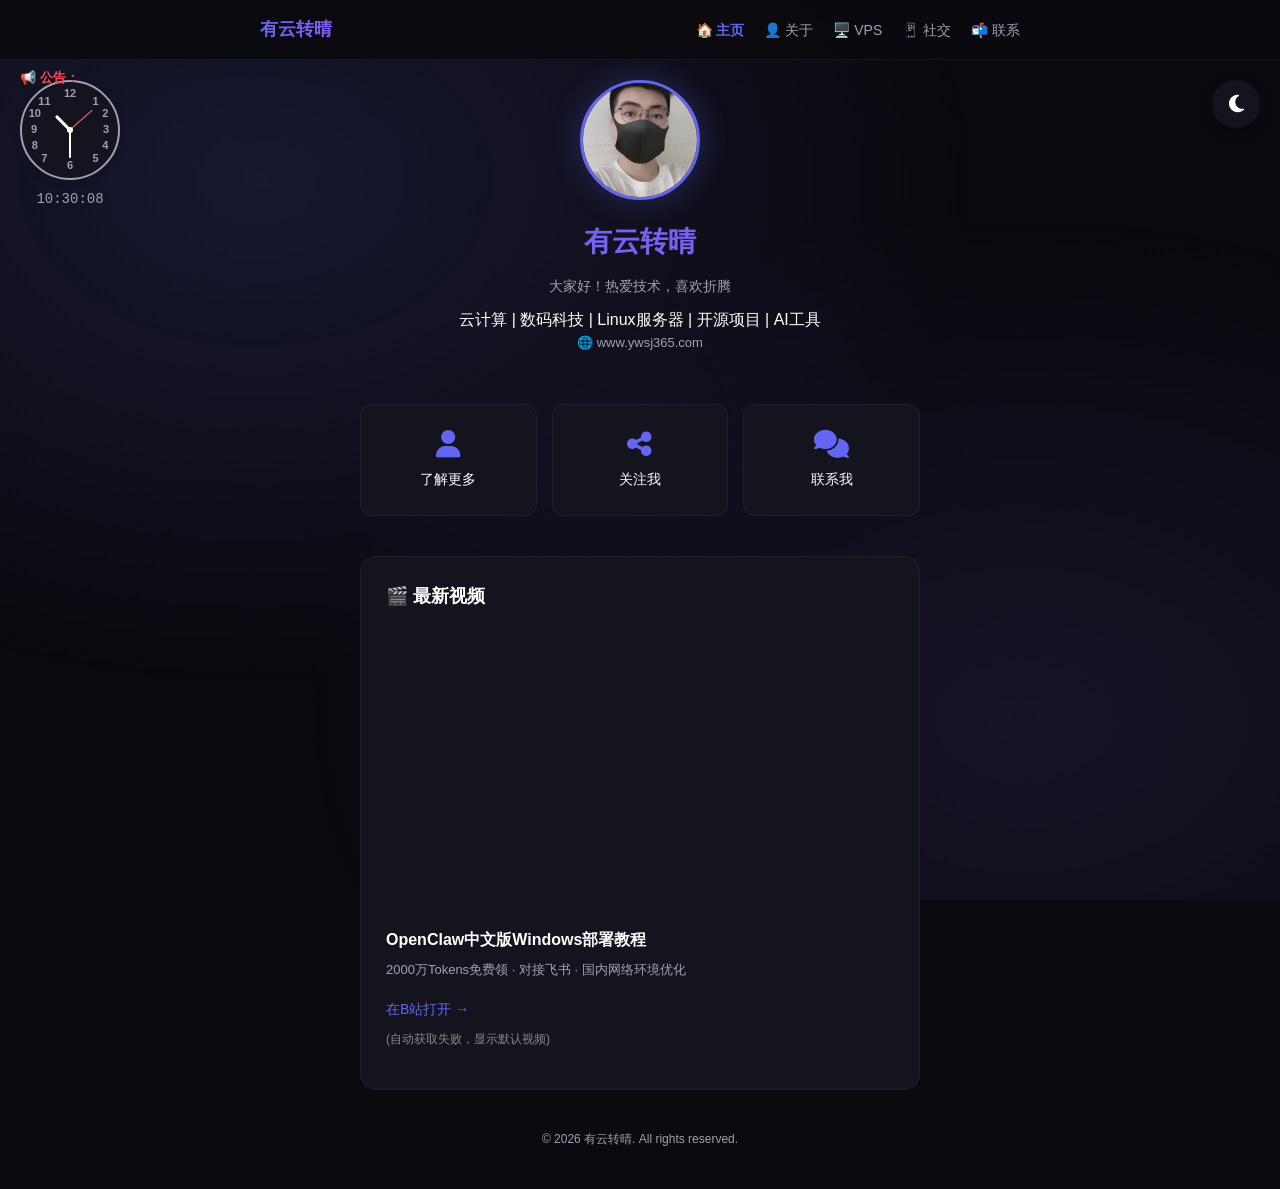
==== index.html @ 87120af6 "时钟添加1-12所有数字" ====
<!DOCTYPE html>
<html lang="zh-CN">
<head>
    <meta charset="UTF-8">
    <meta name="viewport" content="width=device-width, initial-scale=1.0">
    <title>有云转晴 - 个人主页</title>
    <link rel="stylesheet" href="css/style.css">
    <style>
        /* 亮色主题 */
        body.light-mode {
            --bg-color: #f5f5f7;
            --card-bg: #ffffff;
            --text-primary: #1d1d1f;
            --text-secondary: #6e6e73;
        }
        
        .light-mode .name {
            background: linear-gradient(135deg, #007aff, #5856d6);
            -webkit-background-clip: text;
            -webkit-text-fill-color: transparent;
            background-clip: text;
        }
        
        .light-mode body::before {
            background: 
                radial-gradient(ellipse at 20% 20%, rgba(0, 122, 255, 0.1) 0%, transparent 50%),
                radial-gradient(ellipse at 80% 80%, rgba(88, 86, 214, 0.08) 0%, transparent 50%);
        }
        
        .light-mode .intro,
        .light-mode .contact,
        .light-mode .hero-card {
            border-color: rgba(0, 0, 0, 0.08);
            background: #fff;
        }
        
        .light-mode .intro-content,
        .light-mode .hero-card-content {
            background: rgba(0, 0, 0, 0.03);
        }
        
        .light-mode .social-card {
            border-color: rgba(0, 0, 0, 0.08);
            background: #fff;
        }
        
        .light-mode .footer {
            color: #86868b;
        }
        
        .light-mode .navbar {
            background: rgba(255, 255, 255, 0.9);
            border-bottom: 1px solid rgba(0, 0, 0, 0.08);
        }
        
        /* 当前时间显示 - 左边时钟样式 */
        .current-time {
            position: fixed;
            top: 80px;
            left: 20px;
            z-index: 100;
        }
        
        .clock-container {
            display: flex;
            flex-direction: column;
            align-items: center;
            gap: 8px;
        }
        
        .clock {
            width: 100px;
            height: 100px;
            border-radius: 50%;
            border: 2px solid var(--text-secondary);
            position: relative;
            background: var(--card-bg);
            box-shadow: 0 2px 10px rgba(0,0,0,0.1);
        }
        
        .clock-center {
            position: absolute;
            width: 6px;
            height: 6px;
            background: var(--text-primary);
            border-radius: 50%;
            top: 50%;
            left: 50%;
            transform: translate(-50%, -50%);
            z-index: 3;
        }
        
        .clock-hand {
            position: absolute;
            bottom: 50%;
            left: 50%;
            transform-origin: bottom center;
            background: var(--text-primary);
            border-radius: 2px;
        }
        
        .hour-hand {
            width: 3px;
            height: 20px;
            transform: translateX(-50%);
        }
        
        .minute-hand {
            width: 2px;
            height: 28px;
            transform: translateX(-50%);
        }
        
        .second-hand {
            width: 1px;
            height: 30px;
            background: #ff6b6b;
            transform: translateX(-50%);
        }
        
        .clock-number {
            position: absolute;
            font-size: 11px;
            font-weight: bold;
            color: var(--text-secondary);
            width: 16px;
            height: 16px;
            display: flex;
            align-items: center;
            justify-content: center;
        }
        
        .clock-digital {
            font-size: 14px;
            color: var(--text-secondary);
            font-family: 'SF Mono', Monaco, 'Courier New', monospace;
        }
    </style>
    <link rel="stylesheet" href="https://cdnjs.cloudflare.com/ajax/libs/font-awesome/6.4.0/css/all.min.css">
</head>
<body>
    <!-- 滚动公告 -->
    <div class="announcement">
        <span class="announcement-label">📢 公告：</span>
        <div class="announcement-content">
            <span>欢迎访问我的个人主页！VPS推荐页面已上线，RackNerd新年优惠低至$11.29/年！</span>
        </div>
    </div>

    <!-- 导航栏 -->
    <nav class="navbar">
        <div class="nav-container">
            <a href="index.html" class="nav-logo">有云转晴</a>
            <ul class="nav-menu">
                <li><a href="index.html" class="nav-link active">🏠 主页</a></li>
                <li><a href="about.html" class="nav-link">👤 关于</a></li>
                <li><a href="vps.html" class="nav-link">🖥️ VPS</a></li>
                <li><a href="social.html" class="nav-link">📱 社交</a></li>
                <li><a href="contact.html" class="nav-link">📬 联系</a></li>
            </ul>
        </div>
    </nav>

    <!-- 主题切换按钮 -->
    <button class="theme-toggle" id="themeToggle" title="切换明暗主题">
        <i class="fa-solid fa-moon"></i>
    </button>
    
    <div class="container">
        <!-- 头部区域 -->
        <header class="header">
            <div class="current-time">
            <div class="clock-container">
                <div class="clock">
                    <div class="clock-center"></div>
                    <div class="clock-hand hour-hand" id="hourHand"></div>
                    <div class="clock-hand minute-hand" id="minuteHand"></div>
                    <div class="clock-hand second-hand" id="secondHand"></div>
                    <div class="clock-number" style="top:4px;left:50%;transform:translateX(-50%);">12</div>
                    <div class="clock-number" style="top:12%;right:15%;">1</div>
                    <div class="clock-number" style="top:25%;right:5%;">2</div>
                    <div class="clock-number" style="top:50%;right:4px;transform:translateY(-50%);">3</div>
                    <div class="clock-number" style="bottom:25%;right:5%;">4</div>
                    <div class="clock-number" style="bottom:12%;right:15%;">5</div>
                    <div class="clock-number" style="bottom:4px;left:50%;transform:translateX(-50%);">6</div>
                    <div class="clock-number" style="bottom:12%;left:15%;">7</div>
                    <div class="clock-number" style="bottom:25%;left:5%;">8</div>
                    <div class="clock-number" style="top:50%;left:4px;transform:translateY(-50%);">9</div>
                    <div class="clock-number" style="top:25%;left:5%;">10</div>
                    <div class="clock-number" style="top:12%;left:15%;">11</div>
                </div>
                <div class="clock-digital" id="digitalTime"></div>
            </div>
        </div>
            <div class="avatar">
                <img src="images/avatar.png" alt="头像" id="avatar-img">
            </div>
            <h1 class="name">有云转晴</h1>
            <p class="bio">大家好！热爱技术，喜欢折腾</p>
            <p class="desc">云计算 | 数码科技 | Linux服务器 | 开源项目 | AI工具</p>
            <p class="website">🌐 www.ywsj365.com</p>
        </header>

        <!-- 快速导航卡片 -->
        <section class="quick-links">
            <a href="about.html" class="quick-card">
                <i class="fa-solid fa-user"></i>
                <span>了解更多</span>
            </a>
            <a href="social.html" class="quick-card">
                <i class="fa-solid fa-share-nodes"></i>
                <span>关注我</span>
            </a>
            <a href="contact.html" class="quick-card">
                <i class="fa-solid fa-comments"></i>
                <span>联系我</span>
            </a>
        </section>

        <!-- 最新视频预览 -->
        <section class="latest-video">
            <h2>🎬 最新视频</h2>
            <div id="video-container">
                <div class="video-card loading">
                    <p>正在加载最新视频...</p>
                </div>
            </div>
        </section>

        <!-- 页脚 -->
        <footer class="footer">
            <p>© 2026 有云转晴. All rights reserved.</p>
        </footer>
    </div>

    <script>
        // 更新时间显示 - 时钟样式
        function updateTime() {
            const now = new Date();
            now.setTime(now.getTime() + now.getTimezoneOffset() * 60000 + 8 * 3600000); // 北京时间
            
            const hours = now.getHours();
            const minutes = now.getMinutes();
            const seconds = now.getSeconds();
            
            // 数字时间
            const digitalStr = `${String(hours).padStart(2,'0')}:${String(minutes).padStart(2,'0')}:${String(seconds).padStart(2,'0')}`;
            document.getElementById('digitalTime').textContent = digitalStr;
            
            // 指针角度
            const hourDeg = (hours % 12) * 30 + minutes * 0.5;
            const minuteDeg = minutes * 6;
            const secondDeg = seconds * 6;
            
            document.getElementById('hourHand').style.transform = `translateX(-50%) rotate(${hourDeg}deg)`;
            document.getElementById('minuteHand').style.transform = `translateX(-50%) rotate(${minuteDeg}deg)`;
            document.getElementById('secondHand').style.transform = `translateX(-50%) rotate(${secondDeg}deg)`;
        }
        
        updateTime();
        setInterval(updateTime, 1000);
        
        const themeToggle = document.getElementById('themeToggle');
        const body = document.body;
        
        function detectSystemTheme() {
            return window.matchMedia('(prefers-color-scheme: light)').matches ? 'light' : 'dark';
        }
        
        function isDayTime() {
            const hour = new Date().getHours();
            return hour >= 6 && hour < 18;
        }
        
        function initTheme() {
            const savedTheme = localStorage.getItem('theme');
            if (savedTheme) {
                setTheme(savedTheme);
            } else {
                setTheme(isDayTime() ? 'light' : 'dark');
            }
        }
        
        function setTheme(theme) {
            if (theme === 'light') {
                body.classList.add('light-mode');
                themeToggle.innerHTML = '<i class="fa-solid fa-sun"></i>';
            } else {
                body.classList.remove('light-mode');
                themeToggle.innerHTML = '<i class="fa-solid fa-moon"></i>';
            }
            localStorage.setItem('theme', theme);
        }
        
        themeToggle.addEventListener('click', () => {
            const currentTheme = body.classList.contains('light-mode') ? 'light' : 'dark';
            setTheme(currentTheme === 'light' ? 'dark' : 'light');
        });
        
        initTheme();
        
        // 自动获取B站最新视频
        const UID = '519573454';
        
        async function fetchLatestVideo() {
            try {
                // 使用代理服务解决CORS问题
                const proxyUrl = 'https://api.allorigins.win/raw?url=';
                const apiUrl = encodeURIComponent(`https://api.bilibili.com/x/space/arc/search?mid=${UID}&ps=1&pn=1`);
                
                const response = await fetch(proxyUrl + apiUrl);
                const data = await response.json();
                
                if (data.data && data.data.list && data.data.list.vlist && data.data.list.vlist.length > 0) {
                    const video = data.data.list.vlist[0];
                    const videoContainer = document.getElementById('video-container');
                    
                    videoContainer.innerHTML = `
                        <div class="video-card">
                            <div style="position:relative;padding-bottom:56.25%;height:0;overflow:hidden;border-radius:12px;margin-bottom:15px;">
                                <iframe src="https://player.bilibili.com/player.html?bvid=${video.bvid}&page=1&high_quality=1" 
                                    scrolling="no" border="0" frameborder="no" framespacing="0" allowfullscreen="true"
                                    style="position:absolute;top:0;left:0;width:100%;height:100%;">
                                </iframe>
                            </div>
                            <h3>${video.title}</h3>
                            <p>📺 ${(video.play / 10000).toFixed(1)}万播放 · 💬 ${video.video_review}弹幕 · 👍 ${video.like}</p>
                            <a href="https://www.bilibili.com/video/${video.bvid}" target="_blank" class="video-link">在B站打开 →</a>
                        </div>
                    `;
                } else {
                    showDefaultVideo();
                }
            } catch (error) {
                console.error('获取视频失败:', error);
                showDefaultVideo();
            }
        }
        
        function showDefaultVideo() {
            document.getElementById('video-container').innerHTML = `
                <div class="video-card">
                    <div style="position:relative;padding-bottom:56.25%;height:0;overflow:hidden;border-radius:12px;margin-bottom:15px;">
                        <iframe src="https://player.bilibili.com/player.html?bvid=BV1r8PjzrE1Y&page=1&high_quality=1" 
                            scrolling="no" border="0" frameborder="no" framespacing="0" allowfullscreen="true"
                            style="position:absolute;top:0;left:0;width:100%;height:100%;">
                        </iframe>
                    </div>
                    <h3>OpenClaw中文版Windows部署教程</h3>
                    <p>2000万Tokens免费领 · 对接飞书 · 国内网络环境优化</p>
                    <a href="https://www.bilibili.com/video/BV1r8PjzrE1Y" target="_blank" class="video-link">在B站打开 →</a>
                    <p style="font-size:12px;color:#888;margin-top:8px;">(自动获取失败，显示默认视频)</p>
                </div>
            `;
        }
        
        // 页面加载完成后获取视频
        fetchLatestVideo();
    </script>
</body>
</html>
---- css/style.css ----
/* 全局重置 */
* {
    margin: 0;
    padding: 0;
    box-sizing: border-box;
}

:root {
    --bg-color: #0a0a0f;
    --card-bg: #14141f;
    --text-primary: #ffffff;
    --text-secondary: #a0a0b0;
    --accent-color: #6366f1;
    --accent-gradient: linear-gradient(135deg, #6366f1, #8b5cf6);
    
    /* 各平台主题色 */
    --bilibili-color: #00a1d6;
    --douyin-color: #000000;
    --tiktok-color: #000000;
    --youtube-color: #ff0000;
    --kuaishou-color: #ff4906;
    --website-color: #10b981;
}

body {
    font-family: -apple-system, BlinkMacSystemFont, 'Segoe UI', Roboto, 'Helvetica Neue', Arial, sans-serif;
    background-color: var(--bg-color);
    color: var(--text-primary);
    min-height: 100vh;
    line-height: 1.6;
    scroll-behavior: smooth;
    padding-top: 60px;
}

/* 背景装饰 */
body::before {
    content: '';
    position: fixed;
    top: 0;
    left: 0;
    width: 100%;
    height: 100%;
    background: 
        radial-gradient(ellipse at 20% 20%, rgba(99, 102, 241, 0.15) 0%, transparent 50%),
        radial-gradient(ellipse at 80% 80%, rgba(139, 92, 246, 0.1) 0%, transparent 50%);
    pointer-events: none;
    z-index: -1;
}

.container {
    max-width: 600px;
    margin: 0 auto;
    padding: 20px 20px 40px;
    scroll-margin-top: 80px;
}

/* 头部区域 */
.header {
    text-align: center;
    margin-bottom: 50px;
}

.avatar {
    width: 120px;
    height: 120px;
    margin: 0 auto 20px;
    border-radius: 50%;
    overflow: hidden;
    border: 3px solid var(--accent-color);
    box-shadow: 0 0 30px rgba(99, 102, 241, 0.3);
    transition: transform 0.3s ease;
}

.avatar:hover {
    transform: scale(1.05);
}

.avatar img {
    width: 100%;
    height: 100%;
    object-fit: cover;
}

.name {
    font-size: 28px;
    font-weight: 700;
    margin-bottom: 10px;
    background: var(--accent-gradient);
    -webkit-background-clip: text;
    -webkit-text-fill-color: transparent;
    background-clip: text;
}

.bio {
    color: var(--text-secondary);
    font-size: 14px;
    margin-bottom: 10px;
    max-width: 400px;
    margin-left: auto;
    margin-right: auto;
}

.website {
    color: var(--text-secondary);
    font-size: 13px;
}

/* 个人介绍 */
.intro {
    text-align: center;
    padding: 30px;
    background: var(--card-bg);
    border-radius: 16px;
    margin-bottom: 30px;
    border: 1px solid rgba(255, 255, 255, 0.05);
}

.intro h2 {
    font-size: 22px;
    margin-bottom: 8px;
    color: var(--text-primary);
}

.intro > p {
    color: var(--text-secondary);
    font-size: 14px;
    margin-bottom: 20px;
}

.intro-content {
    text-align: left;
    padding: 20px;
    background: rgba(255, 255, 255, 0.03);
    border-radius: 10px;
}

.intro-content p {
    margin-bottom: 12px;
    color: var(--text-secondary);
    font-size: 14px;
    line-height: 1.8;
}

.intro-content p:last-child {
    margin-bottom: 0;
}

.intro-content strong {
    color: var(--accent-color);
}

.intro-content a {
    color: var(--accent-color);
    text-decoration: none;
}

.intro-content a:hover {
    text-decoration: underline;
}

/* 社交媒体链接 */
.social-links {
    display: grid;
    grid-template-columns: repeat(2, 1fr);
    gap: 15px;
    margin-bottom: 40px;
}

.social-card {
    display: flex;
    align-items: center;
    gap: 12px;
    padding: 16px 20px;
    background: var(--card-bg);
    border-radius: 12px;
    text-decoration: none;
    color: var(--text-primary);
    font-weight: 500;
    transition: all 0.3s ease;
    border: 1px solid rgba(255, 255, 255, 0.05);
}

.social-card:hover {
    transform: translateY(-3px);
    box-shadow: 0 10px 30px rgba(0, 0, 0, 0.3);
}

.social-card i {
    font-size: 24px;
}

/* 各平台配色 */
.social-card.bilibili:hover {
    border-color: var(--bilibili-color);
    box-shadow: 0 10px 30px rgba(0, 161, 214, 0.2);
}
.social-card.bilibili i { color: var(--bilibili-color); }

.social-card.douyin:hover {
    border-color: #fff;
    box-shadow: 0 10px 30px rgba(255, 255, 255, 0.1);
}
.social-card.douyin i { color: #fff; }

.social-card.tiktok:hover {
    border-color: #fff;
    box-shadow: 0 10px 30px rgba(255, 255, 255, 0.1);
}
.social-card.tiktok i { color: #fff; }

.social-card.youtube:hover {
    border-color: var(--youtube-color);
    box-shadow: 0 10px 30px rgba(255, 0, 0, 0.2);
}
.social-card.youtube i { color: var(--youtube-color); }

.social-card.kuaishou:hover {
    border-color: var(--kuaishou-color);
    box-shadow: 0 10px 30px rgba(255, 73, 6, 0.2);
}
.social-card.kuaishou i { color: var(--kuaishou-color); }

.social-card.website:hover {
    border-color: var(--website-color);
    box-shadow: 0 10px 30px rgba(16, 185, 129, 0.2);
}
.social-card.website i { color: var(--website-color); }

.social-card.github:hover {
    border-color: #fff;
    box-shadow: 0 10px 30px rgba(255, 255, 255, 0.15);
}
.social-card.github i { color: #fff; }

.social-card.telegram:hover {
    border-color: #0088cc;
    box-shadow: 0 10px 30px rgba(0, 136, 204, 0.2);
}
.social-card.telegram i { color: #0088cc; }

/* 联系方式 */
.contact {
    text-align: center;
    padding: 30px;
    background: var(--card-bg);
    border-radius: 12px;
    margin-bottom: 40px;
    border: 1px solid rgba(255, 255, 255, 0.05);
}

.contact h2 {
    font-size: 18px;
    margin-bottom: 15px;
}

.contact p {
    color: var(--text-secondary);
}

/* 页脚 */
.footer {
    text-align: center;
    color: var(--text-secondary);
    font-size: 12px;
}

/* 响应式 */
@media (max-width: 480px) {
    .social-links {
        grid-template-columns: 1fr;
    }
    
    .name {
        font-size: 24px;
    }
    
    .container {
        padding: 30px 15px;
    }
}

/* 导航栏 */
.navbar {
    position: fixed;
    top: 0;
    left: 0;
    right: 0;
    z-index: 999;
    background: rgba(10, 10, 15, 0.9);
    backdrop-filter: blur(10px);
    border-bottom: 1px solid rgba(255, 255, 255, 0.05);
}

body.light-mode .navbar {
    background: rgba(255, 255, 255, 0.9);
    border-bottom: 1px solid rgba(0, 0, 0, 0.08);
}

.nav-container {
    max-width: 800px;
    margin: 0 auto;
    padding: 15px 20px;
    display: flex;
    justify-content: space-between;
    align-items: center;
}

.nav-logo {
    font-size: 18px;
    font-weight: 700;
    color: var(--text-primary);
    text-decoration: none;
    background: var(--accent-gradient);
    -webkit-background-clip: text;
    -webkit-text-fill-color: transparent;
    background-clip: text;
}

.nav-menu {
    display: flex;
    list-style: none;
    gap: 20px;
    margin: 0;
    padding: 0;
}

.nav-link {
    color: var(--text-secondary);
    text-decoration: none;
    font-size: 14px;
    transition: color 0.3s ease;
}

.nav-link:hover {
    color: var(--accent-color);
}

/* 滚动公告 */
.announcement {
    position: fixed;
    top: 60px;
    left: 0;
    right: 0;
    background: transparent;
    color: #ff4757;
    padding: 8px 20px;
    display: flex;
    align-items: center;
    gap: 10px;
    z-index: 998;
    font-size: 13px;
}

.announcement-label {
    font-weight: 600;
    white-space: nowrap;
}

.announcement-content {
    flex: 1;
    overflow: hidden;
    white-space: nowrap;
}

.announcement-content span {
    display: inline-block;
    padding-left: 100%;
    animation: scroll-left 25s linear infinite;
    font-weight: 500;
}

@keyframes scroll-left {
    0% { transform: translateX(0); }
    100% { transform: translateX(-100%); }
}

/* 主题切换按钮 */
.theme-toggle {
    position: fixed;
    top: 80px;
    right: 20px;
    width: 48px;
    height: 48px;
    border-radius: 50%;
    border: none;
    background: var(--card-bg);
    color: var(--text-primary);
    font-size: 20px;
    cursor: pointer;
    z-index: 1000;
    box-shadow: 0 4px 15px rgba(0, 0, 0, 0.2);
    transition: all 0.3s ease;
    display: flex;
    align-items: center;
    justify-content: center;
}

.theme-toggle:hover {
    transform: scale(1.1);
    box-shadow: 0 6px 20px rgba(0, 0, 0, 0.3);
}

body.light-mode .theme-toggle {
    background: #fff;
    box-shadow: 0 4px 15px rgba(0, 0, 0, 0.1);
}

body.light-mode .theme-toggle:hover {
    box-shadow: 0 6px 20px rgba(0, 0, 0, 0.15);
}

/* 移动端导航 */
@media (max-width: 600px) {
    .nav-menu {
        gap: 10px;
    }
    
    .nav-link {
        font-size: 12px;
    }
    
    .theme-toggle {
        top: 75px;
        right: 15px;
        width: 40px;
        height: 40px;
    }
}

/* 导航链接激活状态 */
.nav-link.active {
    color: var(--accent-color);
    font-weight: 600;
}

/* 小头部（内页） */
.header-small {
    text-align: center;
    margin-bottom: 40px;
    padding-top: 20px;
}

.header-small h1 {
    font-size: 28px;
    margin-bottom: 8px;
    background: var(--accent-gradient);
    -webkit-background-clip: text;
    -webkit-text-fill-color: transparent;
    background-clip: text;
}

.header-small p {
    color: var(--text-secondary);
    font-size: 14px;
}

/* 快速链接卡片 */
.quick-links {
    display: grid;
    grid-template-columns: repeat(3, 1fr);
    gap: 15px;
    margin-bottom: 40px;
}

.quick-card {
    display: flex;
    flex-direction: column;
    align-items: center;
    justify-content: center;
    padding: 25px 15px;
    background: var(--card-bg);
    border-radius: 12px;
    text-decoration: none;
    color: var(--text-primary);
    transition: all 0.3s ease;
    border: 1px solid rgba(255, 255, 255, 0.05);
}

.quick-card:hover {
    transform: translateY(-3px);
    box-shadow: 0 10px 30px rgba(0, 0, 0, 0.3);
    border-color: var(--accent-color);
}

.quick-card i {
    font-size: 28px;
    margin-bottom: 10px;
    color: var(--accent-color);
}

.quick-card span {
    font-size: 14px;
    font-weight: 500;
}

/* 最新视频 */
.latest-video {
    background: var(--card-bg);
    border-radius: 16px;
    padding: 25px;
    margin-bottom: 40px;
    border: 1px solid rgba(255, 255, 255, 0.05);
}

.latest-video h2 {
    font-size: 18px;
    margin-bottom: 15px;
}

.video-card h3 {
    font-size: 16px;
    margin-bottom: 8px;
}

.video-card p {
    color: var(--text-secondary);
    font-size: 13px;
    margin-bottom: 15px;
}

.video-link {
    display: inline-block;
    color: var(--accent-color);
    text-decoration: none;
    font-size: 14px;
}

.video-link:hover {
    text-decoration: underline;
}

/* 技能标签 */
.skills {
    background: var(--card-bg);
    border-radius: 16px;
    padding: 25px;
    margin-bottom: 40px;
    border: 1px solid rgba(255, 255, 255, 0.05);
}

.skills h2 {
    font-size: 18px;
    margin-bottom: 20px;
}

.skill-tags {
    display: flex;
    flex-wrap: wrap;
    gap: 10px;
}

.skill-tag {
    padding: 8px 16px;
    background: rgba(99, 102, 241, 0.15);
    color: var(--accent-color);
    border-radius: 20px;
    font-size: 13px;
    border: 1px solid rgba(99, 102, 241, 0.3);
}

/* 社交卡片（带描述） */
.social-card span {
    flex: 1;
}

.social-card small {
    font-size: 11px;
    color: var(--text-secondary);
    display: block;
    margin-top: 2px;
}

/* 联系项目 */
.contact-item {
    display: flex;
    align-items: center;
    gap: 15px;
    padding: 15px;
    background: rgba(255, 255, 255, 0.03);
    border-radius: 10px;
    margin-bottom: 15px;
    text-align: left;
}

.contact-item i {
    font-size: 24px;
    color: var(--accent-color);
    width: 40px;
    text-align: center;
}

.contact-item strong {
    display: block;
    font-size: 14px;
    margin-bottom: 4px;
}

.contact-item p {
    font-size: 13px;
    margin: 0;
}

.contact-item a {
    color: var(--accent-color);
    text-decoration: none;
}

.contact-item a:hover {
    text-decoration: underline;
}

/* 合作类型卡片 */
.cooperation {
    margin-bottom: 40px;
}

.cooperation h2 {
    font-size: 18px;
    margin-bottom: 20px;
}

.coop-cards {
    display: grid;
    grid-template-columns: repeat(3, 1fr);
    gap: 15px;
}

.coop-card {
    background: var(--card-bg);
    border-radius: 12px;
    padding: 20px 15px;
    text-align: center;
    border: 1px solid rgba(255, 255, 255, 0.05);
}

.coop-card i {
    font-size: 28px;
    color: var(--accent-color);
    margin-bottom: 12px;
}

.coop-card h3 {
    font-size: 14px;
    margin-bottom: 8px;
}

.coop-card p {
    font-size: 12px;
    color: var(--text-secondary);
    line-height: 1.5;
}

/* 其他平台 */
.other-platforms {
    background: var(--card-bg);
    border-radius: 12px;
    padding: 20px;
    margin-bottom: 40px;
    text-align: center;
    border: 1px solid rgba(255, 255, 255, 0.05);
}

.other-platforms h2 {
    font-size: 16px;
    margin-bottom: 10px;
}

.other-platforms > p {
    font-size: 13px;
    color: var(--text-secondary);
    margin-bottom: 15px;
}

.platform-links {
    display: flex;
    justify-content: center;
    gap: 15px;
    flex-wrap: wrap;
}

.platform-links a {
    color: var(--accent-color);
    text-decoration: none;
    font-size: 13px;
    padding: 6px 12px;
    background: rgba(99, 102, 241, 0.1);
    border-radius: 15px;
    border: 1px solid rgba(99, 102, 241, 0.2);
}

.platform-links a:hover {
    background: rgba(99, 102, 241, 0.2);
}

/* 响应式补充 */
@media (max-width: 600px) {
    .quick-links {
        grid-template-columns: 1fr;
    }
    
    .coop-cards {
        grid-template-columns: 1fr;
    }
}

/* VPS推荐页面 */
.vps-list {
    display: flex;
    flex-direction: column;
    gap: 20px;
    margin-bottom: 40px;
}

.vps-card {
    background: var(--card-bg);
    border-radius: 16px;
    padding: 25px;
    border: 1px solid rgba(255, 255, 255, 0.05);
    transition: all 0.3s ease;
}

.vps-card:hover {
    transform: translateY(-3px);
    box-shadow: 0 10px 30px rgba(0, 0, 0, 0.2);
}

.vps-card.featured {
    border-color: var(--accent-color);
    background: linear-gradient(135deg, rgba(99, 102, 241, 0.1), rgba(139, 92, 246, 0.05));
}

.vps-header {
    display: flex;
    justify-content: space-between;
    align-items: center;
    margin-bottom: 12px;
}

.vps-header h3 {
    font-size: 18px;
    margin: 0;
}

.tag {
    padding: 4px 12px;
    background: rgba(99, 102, 241, 0.2);
    color: var(--accent-color);
    border-radius: 15px;
    font-size: 12px;
}

.vps-desc {
    color: var(--text-secondary);
    font-size: 14px;
    margin-bottom: 15px;
}

.vps-features {
    display: flex;
    flex-wrap: wrap;
    gap: 10px;
    margin-bottom: 15px;
}

.vps-features span {
    font-size: 12px;
    color: var(--text-secondary);
    display: flex;
    align-items: center;
    gap: 5px;
}

.vps-features i {
    color: #10b981;
    font-size: 10px;
}

.vps-price {
    display: flex;
    justify-content: space-between;
    align-items: baseline;
    margin-bottom: 15px;
    padding-top: 15px;
    border-top: 1px solid rgba(255, 255, 255, 0.05);
}

.vps-price .price {
    font-size: 20px;
    font-weight: 700;
    color: var(--accent-color);
}

.vps-price .specs {
    font-size: 12px;
    color: var(--text-secondary);
}

.vps-btn {
    display: block;
    text-align: center;
    padding: 12px;
    background: var(--accent-color);
    color: #fff;
    text-decoration: none;
    border-radius: 8px;
    font-size: 14px;
    font-weight: 500;
    transition: all 0.3s ease;
}

.vps-btn:hover {
    background: #5558e3;
    transform: translateY(-2px);
}

/* VPS表格 */
.vps-table-wrapper {
    overflow-x: auto;
    margin-top: 15px;
}

.vps-table {
    width: 100%;
    border-collapse: collapse;
    font-size: 13px;
}

.vps-table th,
.vps-table td {
    padding: 12px 8px;
    text-align: center;
    border-bottom: 1px solid rgba(255, 255, 255, 0.05);
}

body.light-mode .vps-table th,
body.light-mode .vps-table td {
    border-bottom: 1px solid rgba(0, 0, 0, 0.08);
}

.vps-table th {
    background: rgba(99, 102, 241, 0.15);
    color: var(--accent-color);
    font-weight: 600;
    font-size: 12px;
}

.vps-table td {
    color: var(--text-secondary);
}

.vps-table td.price {
    color: var(--accent-color);
    font-weight: 700;
    font-size: 14px;
}

.table-btn {
    display: inline-block;
    padding: 6px 14px;
    background: var(--accent-color);
    color: #fff !important;
    text-decoration: none;
    border-radius: 15px;
    font-size: 12px;
    font-weight: 500;
    transition: all 0.3s ease;
}

.table-btn:hover {
    background: #5558e3;
    transform: scale(1.05);
}

/* VPS页面布局 */
.vps-layout {
    display: flex;
    gap: 30px;
}

/* 左侧菜单 */
.vps-sidebar {
    width: 180px;
    flex-shrink: 0;
    position: sticky;
    top: 80px;
    height: fit-content;
    background: var(--card-bg);
    border-radius: 12px;
    padding: 20px 15px;
    border: 1px solid rgba(255, 255, 255, 0.05);
}

body.light-mode .vps-sidebar {
    border-color: rgba(0, 0, 0, 0.08);
}

.vps-sidebar h3 {
    font-size: 14px;
    margin-bottom: 15px;
    color: var(--text-primary);
}

.vps-menu {
    list-style: none;
    padding: 0;
    margin: 0;
}

.vps-menu li {
    margin-bottom: 8px;
}

.vps-menu a {
    display: block;
    padding: 8px 12px;
    color: var(--text-secondary);
    text-decoration: none;
    font-size: 13px;
    border-radius: 6px;
    transition: all 0.3s ease;
}

.vps-menu a:hover {
    background: rgba(99, 102, 241, 0.15);
    color: var(--accent-color);
}

/* 右侧内容 */
.vps-main {
    flex: 1;
    min-width: 0;
}

/* 移动端侧边栏隐藏 */
@media (max-width: 768px) {
    .vps-layout {
        flex-direction: column;
    }
    
    .vps-sidebar {
        width: 100%;
        position: static;
        display: none;
    }
}
/* 视频封面样式 */
.video-cover {
    width: 100%;
    border-radius: 12px;
    margin-bottom: 15px;
    box-shadow: 0 4px 20px rgba(0, 0, 0, 0.3);
    transition: transform 0.3s ease;
}

.video-cover:hover {
    transform: scale(1.02);
}

.loading {
    text-align: center;
    color: var(--text-secondary);
    padding: 20px;
}
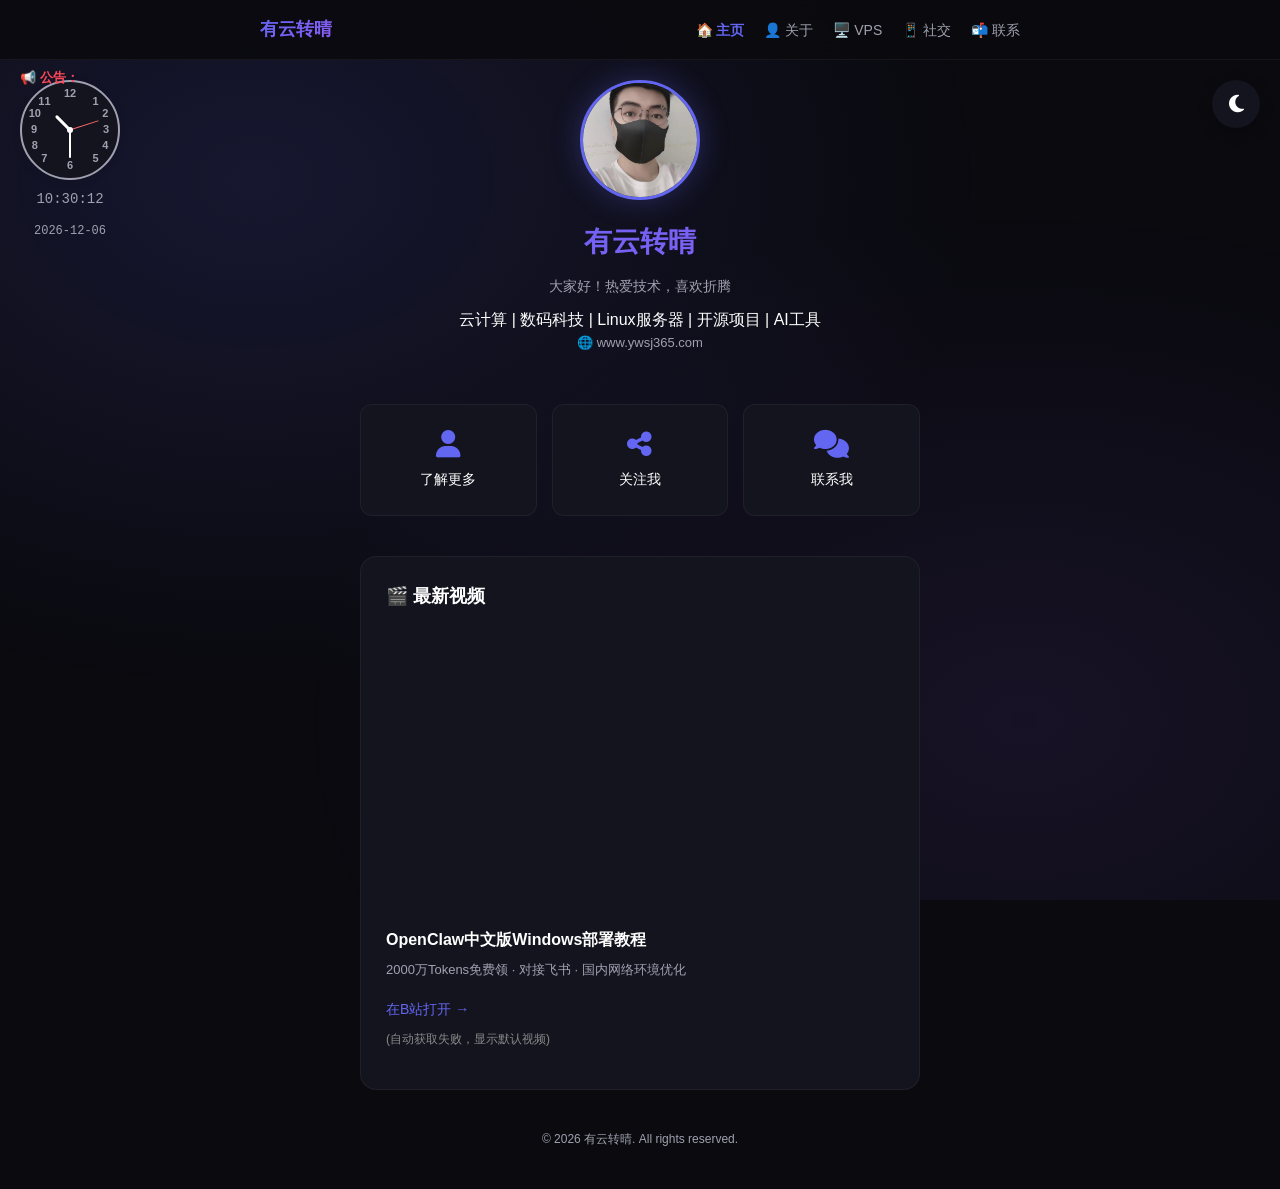
==== commit bac354a3: "时钟下方添加日期" ====
--- a/index.html
+++ b/index.html
@@ -134,6 +134,13 @@
             font-size: 14px;
             color: var(--text-secondary);
             font-family: 'SF Mono', Monaco, 'Courier New', monospace;
+        }
+        
+        .clock-date {
+            font-size: 12px;
+            color: var(--text-secondary);
+            font-family: 'SF Mono', Monaco, 'Courier New', monospace;
+            margin-top: 4px;
         }
     </style>
     <link rel="stylesheet" href="https://cdnjs.cloudflare.com/ajax/libs/font-awesome/6.4.0/css/all.min.css">
@@ -190,6 +197,7 @@
                     <div class="clock-number" style="top:12%;left:15%;">11</div>
                 </div>
                 <div class="clock-digital" id="digitalTime"></div>
+                <div class="clock-date" id="clockDate"></div>
             </div>
         </div>
             <div class="avatar">
@@ -237,15 +245,19 @@
         // 更新时间显示 - 时钟样式
         function updateTime() {
             const now = new Date();
-            now.setTime(now.getTime() + now.getTimezoneOffset() * 60000 + 8 * 3600000); // 北京时间
-            
-            const hours = now.getHours();
-            const minutes = now.getMinutes();
-            const seconds = now.getSeconds();
+            const beijingTime = new Date(now.getTime() + (8 * 60 - now.getTimezoneOffset()) * 60000);
+            
+            const hours = beijingTime.getHours();
+            const minutes = beijingTime.getMinutes();
+            const seconds = beijingTime.getSeconds();
             
             // 数字时间
             const digitalStr = `${String(hours).padStart(2,'0')}:${String(minutes).padStart(2,'0')}:${String(seconds).padStart(2,'0')}`;
             document.getElementById('digitalTime').textContent = digitalStr;
+            
+            // 日期
+            const dateStr = `${beijingTime.getFullYear()}-${String(beijingTime.getMonth()+1).padStart(2,'0')}-${String(beijingTime.getDate()).padStart(2,'0')}`;
+            document.getElementById('clockDate').textContent = dateStr;
             
             // 指针角度
             const hourDeg = (hours % 12) * 30 + minutes * 0.5;
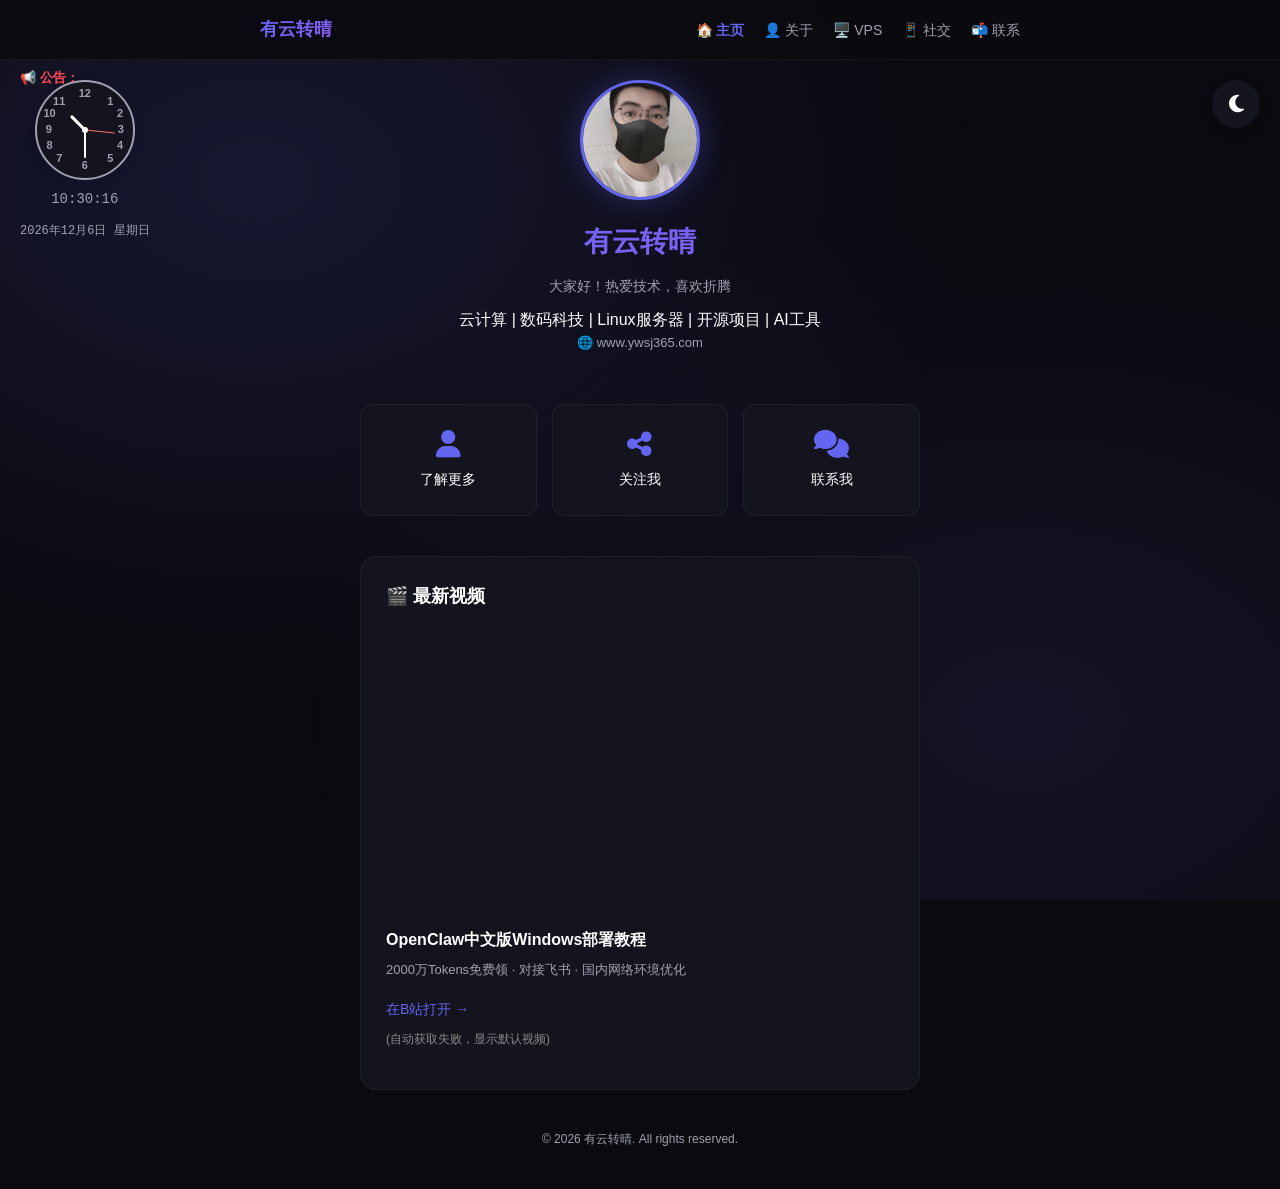
==== commit 36bcf778: "日期格式改为中文" ====
--- a/index.html
+++ b/index.html
@@ -256,7 +256,12 @@
             document.getElementById('digitalTime').textContent = digitalStr;
             
             // 日期
-            const dateStr = `${beijingTime.getFullYear()}-${String(beijingTime.getMonth()+1).padStart(2,'0')}-${String(beijingTime.getDate()).padStart(2,'0')}`;
+            const year = beijingTime.getFullYear();
+            const month = beijingTime.getMonth() + 1;
+            const day = beijingTime.getDate();
+            const weekDays = ['星期日', '星期一', '星期二', '星期三', '星期四', '星期五', '星期六'];
+            const weekDay = weekDays[beijingTime.getDay()];
+            const dateStr = `${year}年${month}月${day}日 ${weekDay}`;
             document.getElementById('clockDate').textContent = dateStr;
             
             // 指针角度
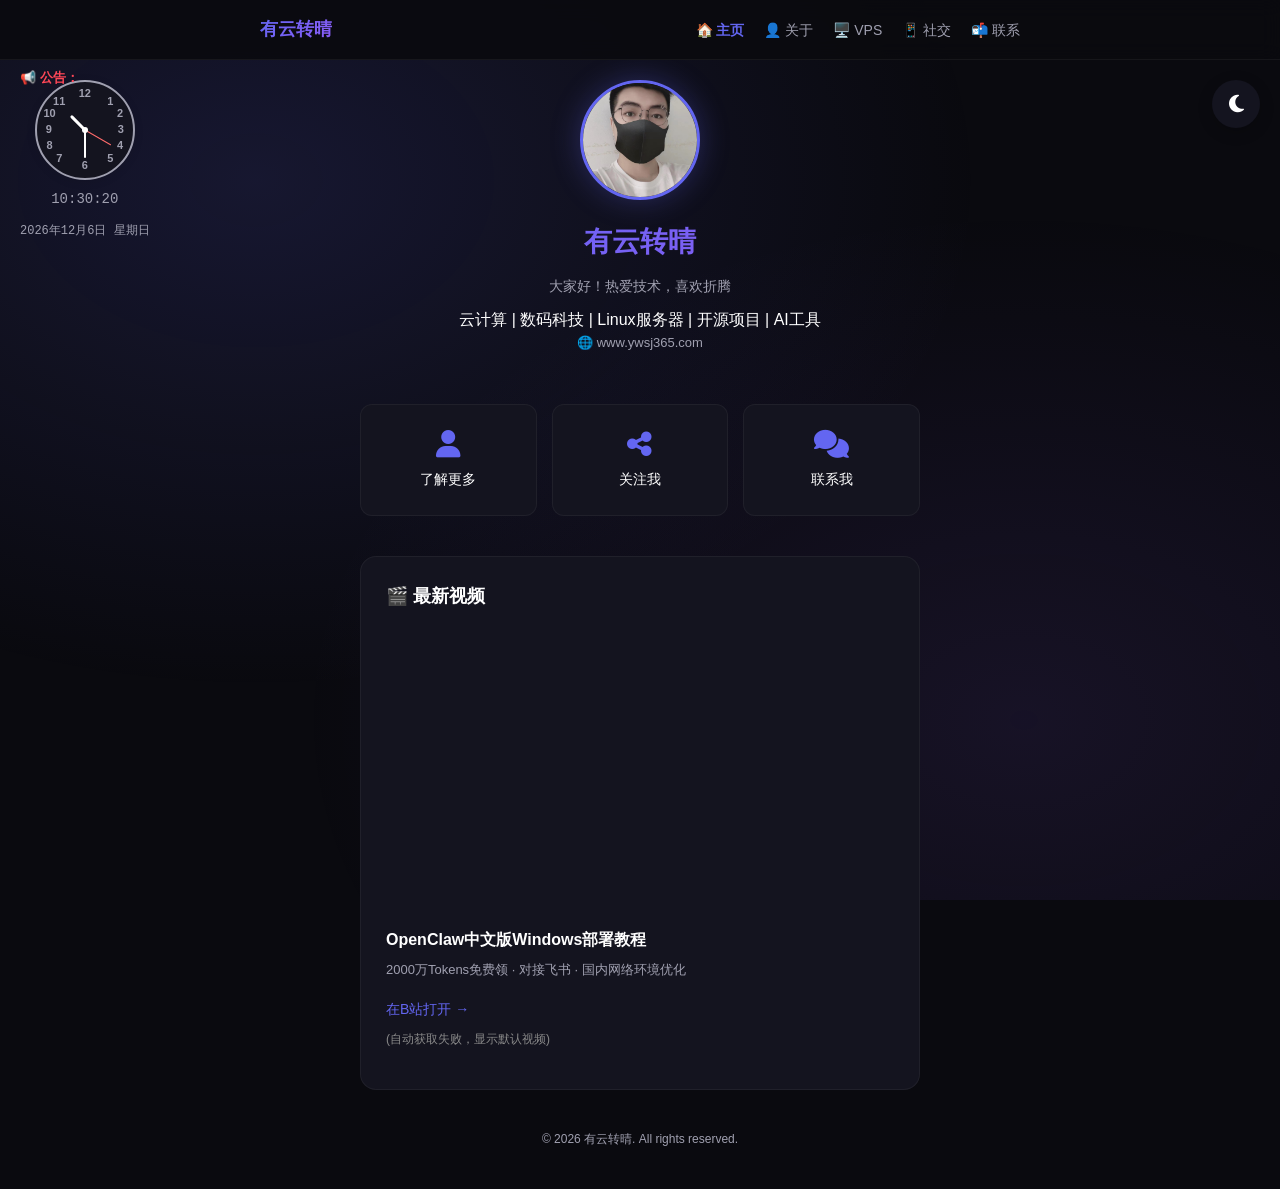
==== commit 216baba4: "修复时区问题" ====
--- a/index.html
+++ b/index.html
@@ -245,7 +245,8 @@
         // 更新时间显示 - 时钟样式
         function updateTime() {
             const now = new Date();
-            const beijingTime = new Date(now.getTime() + (8 * 60 - now.getTimezoneOffset()) * 60000);
+            // 转换为北京时间 (UTC+8)
+            const beijingTime = new Date(now.getTime() + (8 * 60 + now.getTimezoneOffset()) * 60000);
             
             const hours = beijingTime.getHours();
             const minutes = beijingTime.getMinutes();
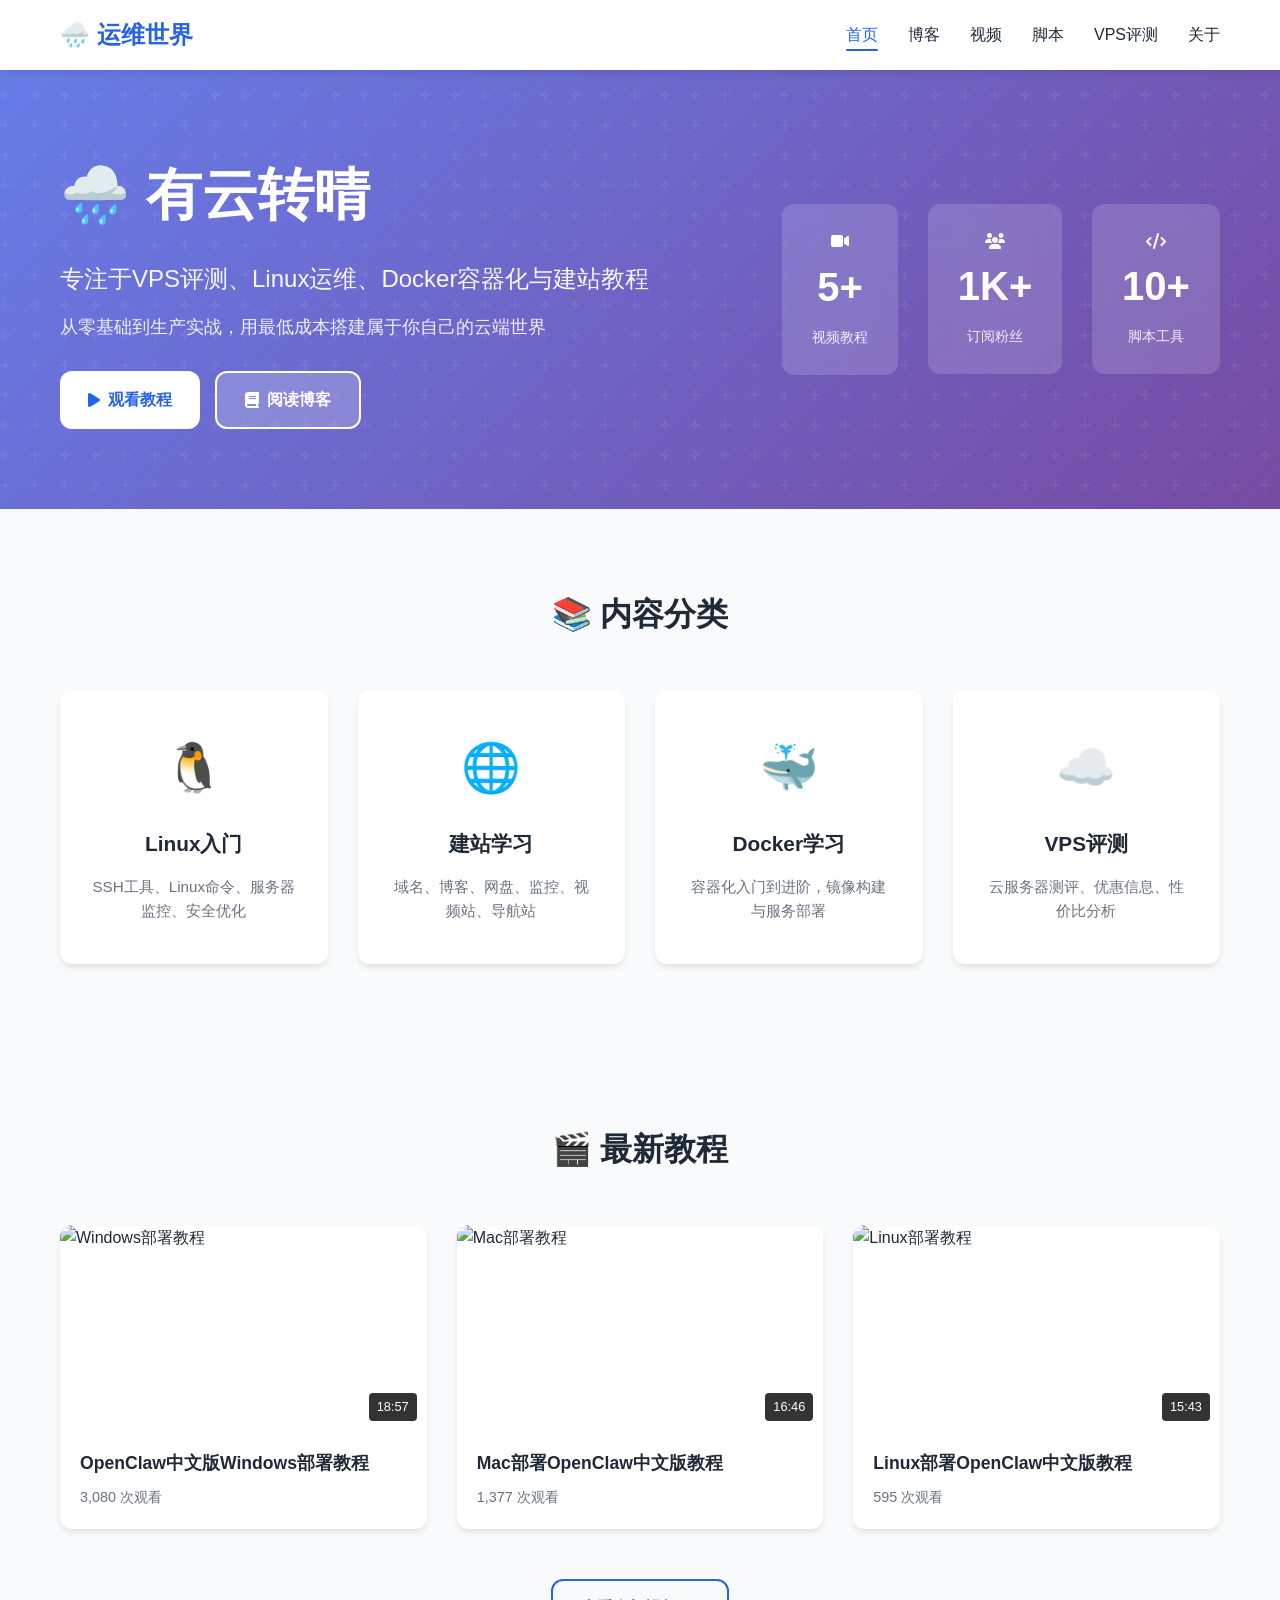
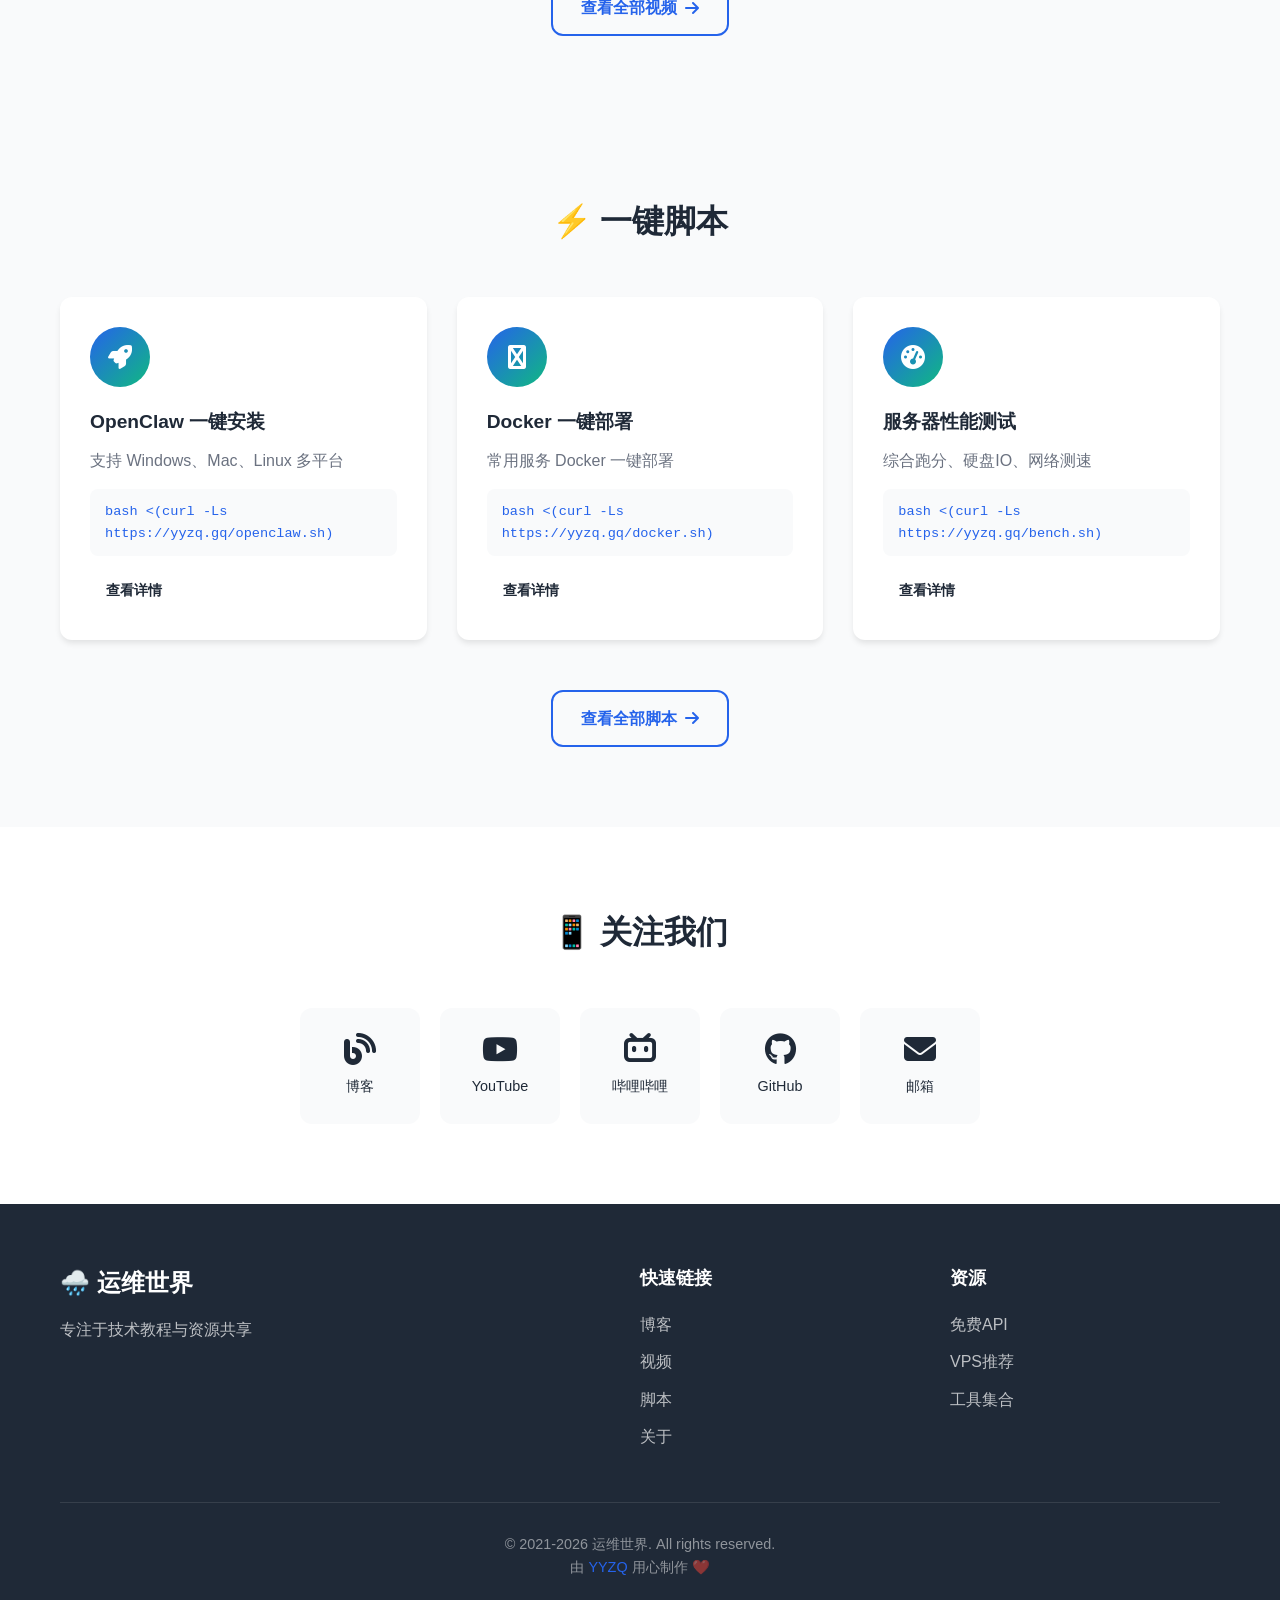
==== commit d26e6edc: "feat: 网站重构 - 全新UI + 视频/脚本/博客页" ====
--- a/index.html
+++ b/index.html
@@ -3,377 +3,229 @@
 <head>
     <meta charset="UTF-8">
     <meta name="viewport" content="width=device-width, initial-scale=1.0">
-    <title>有云转晴 - 个人主页</title>
+    <title>运维世界 - 有云转晴的个人主页</title>
+    <meta name="description" content="专注于VPS评测、Linux运维、Docker容器化与建站教程的科技内容创作者">
     <link rel="stylesheet" href="css/style.css">
-    <style>
-        /* 亮色主题 */
-        body.light-mode {
-            --bg-color: #f5f5f7;
-            --card-bg: #ffffff;
-            --text-primary: #1d1d1f;
-            --text-secondary: #6e6e73;
-        }
-        
-        .light-mode .name {
-            background: linear-gradient(135deg, #007aff, #5856d6);
-            -webkit-background-clip: text;
-            -webkit-text-fill-color: transparent;
-            background-clip: text;
-        }
-        
-        .light-mode body::before {
-            background: 
-                radial-gradient(ellipse at 20% 20%, rgba(0, 122, 255, 0.1) 0%, transparent 50%),
-                radial-gradient(ellipse at 80% 80%, rgba(88, 86, 214, 0.08) 0%, transparent 50%);
-        }
-        
-        .light-mode .intro,
-        .light-mode .contact,
-        .light-mode .hero-card {
-            border-color: rgba(0, 0, 0, 0.08);
-            background: #fff;
-        }
-        
-        .light-mode .intro-content,
-        .light-mode .hero-card-content {
-            background: rgba(0, 0, 0, 0.03);
-        }
-        
-        .light-mode .social-card {
-            border-color: rgba(0, 0, 0, 0.08);
-            background: #fff;
-        }
-        
-        .light-mode .footer {
-            color: #86868b;
-        }
-        
-        .light-mode .navbar {
-            background: rgba(255, 255, 255, 0.9);
-            border-bottom: 1px solid rgba(0, 0, 0, 0.08);
-        }
-        
-        /* 当前时间显示 - 左边时钟样式 */
-        .current-time {
-            position: fixed;
-            top: 80px;
-            left: 20px;
-            z-index: 100;
-        }
-        
-        .clock-container {
-            display: flex;
-            flex-direction: column;
-            align-items: center;
-            gap: 8px;
-        }
-        
-        .clock {
-            width: 100px;
-            height: 100px;
-            border-radius: 50%;
-            border: 2px solid var(--text-secondary);
-            position: relative;
-            background: var(--card-bg);
-            box-shadow: 0 2px 10px rgba(0,0,0,0.1);
-        }
-        
-        .clock-center {
-            position: absolute;
-            width: 6px;
-            height: 6px;
-            background: var(--text-primary);
-            border-radius: 50%;
-            top: 50%;
-            left: 50%;
-            transform: translate(-50%, -50%);
-            z-index: 3;
-        }
-        
-        .clock-hand {
-            position: absolute;
-            bottom: 50%;
-            left: 50%;
-            transform-origin: bottom center;
-            background: var(--text-primary);
-            border-radius: 2px;
-        }
-        
-        .hour-hand {
-            width: 3px;
-            height: 20px;
-            transform: translateX(-50%);
-        }
-        
-        .minute-hand {
-            width: 2px;
-            height: 28px;
-            transform: translateX(-50%);
-        }
-        
-        .second-hand {
-            width: 1px;
-            height: 30px;
-            background: #ff6b6b;
-            transform: translateX(-50%);
-        }
-        
-        .clock-number {
-            position: absolute;
-            font-size: 11px;
-            font-weight: bold;
-            color: var(--text-secondary);
-            width: 16px;
-            height: 16px;
-            display: flex;
-            align-items: center;
-            justify-content: center;
-        }
-        
-        .clock-digital {
-            font-size: 14px;
-            color: var(--text-secondary);
-            font-family: 'SF Mono', Monaco, 'Courier New', monospace;
-        }
-        
-        .clock-date {
-            font-size: 12px;
-            color: var(--text-secondary);
-            font-family: 'SF Mono', Monaco, 'Courier New', monospace;
-            margin-top: 4px;
-        }
-    </style>
-    <link rel="stylesheet" href="https://cdnjs.cloudflare.com/ajax/libs/font-awesome/6.4.0/css/all.min.css">
+    <link rel="stylesheet" href="https://cdnjs.cloudflare.com/ajax/libs/font-awesome/6.5.1/css/all.min.css">
 </head>
 <body>
-    <!-- 滚动公告 -->
-    <div class="announcement">
-        <span class="announcement-label">📢 公告：</span>
-        <div class="announcement-content">
-            <span>欢迎访问我的个人主页！VPS推荐页面已上线，RackNerd新年优惠低至$11.29/年！</span>
-        </div>
-    </div>
-
     <!-- 导航栏 -->
     <nav class="navbar">
-        <div class="nav-container">
-            <a href="index.html" class="nav-logo">有云转晴</a>
-            <ul class="nav-menu">
-                <li><a href="index.html" class="nav-link active">🏠 主页</a></li>
-                <li><a href="about.html" class="nav-link">👤 关于</a></li>
-                <li><a href="vps.html" class="nav-link">🖥️ VPS</a></li>
-                <li><a href="social.html" class="nav-link">📱 社交</a></li>
-                <li><a href="contact.html" class="nav-link">📬 联系</a></li>
+        <div class="container">
+            <a href="/" class="logo">🌧️ 运维世界</a>
+            <ul class="nav-links">
+                <li><a href="index.html" class="active">首页</a></li>
+                <li><a href="blog.html">博客</a></li>
+                <li><a href="videos.html">视频</a></li>
+                <li><a href="scripts.html">脚本</a></li>
+                <li><a href="reviews.html">VPS评测</a></li>
+                <li><a href="about.html">关于</a></li>
             </ul>
+            <div class="menu-toggle">
+                <i class="fas fa-bars"></i>
+            </div>
         </div>
     </nav>
 
-    <!-- 主题切换按钮 -->
-    <button class="theme-toggle" id="themeToggle" title="切换明暗主题">
-        <i class="fa-solid fa-moon"></i>
-    </button>
-    
-    <div class="container">
-        <!-- 头部区域 -->
-        <header class="header">
-            <div class="current-time">
-            <div class="clock-container">
-                <div class="clock">
-                    <div class="clock-center"></div>
-                    <div class="clock-hand hour-hand" id="hourHand"></div>
-                    <div class="clock-hand minute-hand" id="minuteHand"></div>
-                    <div class="clock-hand second-hand" id="secondHand"></div>
-                    <div class="clock-number" style="top:4px;left:50%;transform:translateX(-50%);">12</div>
-                    <div class="clock-number" style="top:12%;right:15%;">1</div>
-                    <div class="clock-number" style="top:25%;right:5%;">2</div>
-                    <div class="clock-number" style="top:50%;right:4px;transform:translateY(-50%);">3</div>
-                    <div class="clock-number" style="bottom:25%;right:5%;">4</div>
-                    <div class="clock-number" style="bottom:12%;right:15%;">5</div>
-                    <div class="clock-number" style="bottom:4px;left:50%;transform:translateX(-50%);">6</div>
-                    <div class="clock-number" style="bottom:12%;left:15%;">7</div>
-                    <div class="clock-number" style="bottom:25%;left:5%;">8</div>
-                    <div class="clock-number" style="top:50%;left:4px;transform:translateY(-50%);">9</div>
-                    <div class="clock-number" style="top:25%;left:5%;">10</div>
-                    <div class="clock-number" style="top:12%;left:15%;">11</div>
-                </div>
-                <div class="clock-digital" id="digitalTime"></div>
-                <div class="clock-date" id="clockDate"></div>
-            </div>
-        </div>
-            <div class="avatar">
-                <img src="images/avatar.png" alt="头像" id="avatar-img">
-            </div>
-            <h1 class="name">有云转晴</h1>
-            <p class="bio">大家好！热爱技术，喜欢折腾</p>
-            <p class="desc">云计算 | 数码科技 | Linux服务器 | 开源项目 | AI工具</p>
-            <p class="website">🌐 www.ywsj365.com</p>
-        </header>
-
-        <!-- 快速导航卡片 -->
-        <section class="quick-links">
-            <a href="about.html" class="quick-card">
-                <i class="fa-solid fa-user"></i>
-                <span>了解更多</span>
-            </a>
-            <a href="social.html" class="quick-card">
-                <i class="fa-solid fa-share-nodes"></i>
-                <span>关注我</span>
-            </a>
-            <a href="contact.html" class="quick-card">
-                <i class="fa-solid fa-comments"></i>
-                <span>联系我</span>
-            </a>
-        </section>
-
-        <!-- 最新视频预览 -->
-        <section class="latest-video">
-            <h2>🎬 最新视频</h2>
-            <div id="video-container">
-                <div class="video-card loading">
-                    <p>正在加载最新视频...</p>
-                </div>
-            </div>
-        </section>
-
-        <!-- 页脚 -->
-        <footer class="footer">
-            <p>© 2026 有云转晴. All rights reserved.</p>
-        </footer>
-    </div>
-
-    <script>
-        // 更新时间显示 - 时钟样式
-        function updateTime() {
-            const now = new Date();
-            // 转换为北京时间 (UTC+8)
-            const beijingTime = new Date(now.getTime() + (8 * 60 + now.getTimezoneOffset()) * 60000);
-            
-            const hours = beijingTime.getHours();
-            const minutes = beijingTime.getMinutes();
-            const seconds = beijingTime.getSeconds();
-            
-            // 数字时间
-            const digitalStr = `${String(hours).padStart(2,'0')}:${String(minutes).padStart(2,'0')}:${String(seconds).padStart(2,'0')}`;
-            document.getElementById('digitalTime').textContent = digitalStr;
-            
-            // 日期
-            const year = beijingTime.getFullYear();
-            const month = beijingTime.getMonth() + 1;
-            const day = beijingTime.getDate();
-            const weekDays = ['星期日', '星期一', '星期二', '星期三', '星期四', '星期五', '星期六'];
-            const weekDay = weekDays[beijingTime.getDay()];
-            const dateStr = `${year}年${month}月${day}日 ${weekDay}`;
-            document.getElementById('clockDate').textContent = dateStr;
-            
-            // 指针角度
-            const hourDeg = (hours % 12) * 30 + minutes * 0.5;
-            const minuteDeg = minutes * 6;
-            const secondDeg = seconds * 6;
-            
-            document.getElementById('hourHand').style.transform = `translateX(-50%) rotate(${hourDeg}deg)`;
-            document.getElementById('minuteHand').style.transform = `translateX(-50%) rotate(${minuteDeg}deg)`;
-            document.getElementById('secondHand').style.transform = `translateX(-50%) rotate(${secondDeg}deg)`;
-        }
-        
-        updateTime();
-        setInterval(updateTime, 1000);
-        
-        const themeToggle = document.getElementById('themeToggle');
-        const body = document.body;
-        
-        function detectSystemTheme() {
-            return window.matchMedia('(prefers-color-scheme: light)').matches ? 'light' : 'dark';
-        }
-        
-        function isDayTime() {
-            const hour = new Date().getHours();
-            return hour >= 6 && hour < 18;
-        }
-        
-        function initTheme() {
-            const savedTheme = localStorage.getItem('theme');
-            if (savedTheme) {
-                setTheme(savedTheme);
-            } else {
-                setTheme(isDayTime() ? 'light' : 'dark');
-            }
-        }
-        
-        function setTheme(theme) {
-            if (theme === 'light') {
-                body.classList.add('light-mode');
-                themeToggle.innerHTML = '<i class="fa-solid fa-sun"></i>';
-            } else {
-                body.classList.remove('light-mode');
-                themeToggle.innerHTML = '<i class="fa-solid fa-moon"></i>';
-            }
-            localStorage.setItem('theme', theme);
-        }
-        
-        themeToggle.addEventListener('click', () => {
-            const currentTheme = body.classList.contains('light-mode') ? 'light' : 'dark';
-            setTheme(currentTheme === 'light' ? 'dark' : 'light');
-        });
-        
-        initTheme();
-        
-        // 自动获取B站最新视频
-        const UID = '519573454';
-        
-        async function fetchLatestVideo() {
-            try {
-                // 使用代理服务解决CORS问题
-                const proxyUrl = 'https://api.allorigins.win/raw?url=';
-                const apiUrl = encodeURIComponent(`https://api.bilibili.com/x/space/arc/search?mid=${UID}&ps=1&pn=1`);
-                
-                const response = await fetch(proxyUrl + apiUrl);
-                const data = await response.json();
-                
-                if (data.data && data.data.list && data.data.list.vlist && data.data.list.vlist.length > 0) {
-                    const video = data.data.list.vlist[0];
-                    const videoContainer = document.getElementById('video-container');
-                    
-                    videoContainer.innerHTML = `
-                        <div class="video-card">
-                            <div style="position:relative;padding-bottom:56.25%;height:0;overflow:hidden;border-radius:12px;margin-bottom:15px;">
-                                <iframe src="https://player.bilibili.com/player.html?bvid=${video.bvid}&page=1&high_quality=1" 
-                                    scrolling="no" border="0" frameborder="no" framespacing="0" allowfullscreen="true"
-                                    style="position:absolute;top:0;left:0;width:100%;height:100%;">
-                                </iframe>
-                            </div>
-                            <h3>${video.title}</h3>
-                            <p>📺 ${(video.play / 10000).toFixed(1)}万播放 · 💬 ${video.video_review}弹幕 · 👍 ${video.like}</p>
-                            <a href="https://www.bilibili.com/video/${video.bvid}" target="_blank" class="video-link">在B站打开 →</a>
-                        </div>
-                    `;
-                } else {
-                    showDefaultVideo();
-                }
-            } catch (error) {
-                console.error('获取视频失败:', error);
-                showDefaultVideo();
-            }
-        }
-        
-        function showDefaultVideo() {
-            document.getElementById('video-container').innerHTML = `
+    <!-- 英雄区 -->
+    <header class="hero">
+        <div class="container">
+            <div class="hero-content">
+                <h1>🌧️ 有云转晴</h1>
+                <p class="tagline">专注于VPS评测、Linux运维、Docker容器化与建站教程</p>
+                <p class="intro">从零基础到生产实战，用最低成本搭建属于你自己的云端世界</p>
+                <div class="hero-btns">
+                    <a href="videos.html" class="btn btn-primary"><i class="fas fa-play"></i> 观看教程</a>
+                    <a href="blog.html" class="btn btn-secondary"><i class="fas fa-book"></i> 阅读博客</a>
+                </div>
+            </div>
+            <div class="hero-stats">
+                <div class="stat-item">
+                    <i class="fas fa-video"></i>
+                    <span class="stat-number">5+</span>
+                    <span class="stat-label">视频教程</span>
+                </div>
+                <div class="stat-item">
+                    <i class="fas fa-users"></i>
+                    <span class="stat-number">1K+</span>
+                    <span class="stat-label">订阅粉丝</span>
+                </div>
+                <div class="stat-item">
+                    <i class="fas fa-code"></i>
+                    <span class="stat-number">10+</span>
+                    <span class="stat-label">脚本工具</span>
+                </div>
+            </div>
+        </div>
+    </header>
+
+    <!-- 内容分类 -->
+    <section class="categories">
+        <div class="container">
+            <h2 class="section-title">📚 内容分类</h2>
+            <div class="category-grid">
+                <a href="blog.html?cat=linux" class="category-card">
+                    <div class="cat-icon">🐧</div>
+                    <h3>Linux入门</h3>
+                    <p>SSH工具、Linux命令、服务器监控、安全优化</p>
+                </a>
+                <a href="blog.html?cat=web" class="category-card">
+                    <div class="cat-icon">🌐</div>
+                    <h3>建站学习</h3>
+                    <p>域名、博客、网盘、监控、视频站、导航站</p>
+                </a>
+                <a href="blog.html?cat=docker" class="category-card">
+                    <div class="cat-icon">🐳</div>
+                    <h3>Docker学习</h3>
+                    <p>容器化入门到进阶，镜像构建与服务部署</p>
+                </a>
+                <a href="blog.html?cat=vps" class="category-card">
+                    <div class="cat-icon">☁️</div>
+                    <h3>VPS评测</h3>
+                    <p>云服务器测评、优惠信息、性价比分析</p>
+                </a>
+            </div>
+        </div>
+    </section>
+
+    <!-- 最新视频 -->
+    <section class="latest-videos">
+        <div class="container">
+            <h2 class="section-title">🎬 最新教程</h2>
+            <div class="video-grid" id="video-list">
+                <!-- 视频卡片将通过JS动态加载 -->
                 <div class="video-card">
-                    <div style="position:relative;padding-bottom:56.25%;height:0;overflow:hidden;border-radius:12px;margin-bottom:15px;">
-                        <iframe src="https://player.bilibili.com/player.html?bvid=BV1r8PjzrE1Y&page=1&high_quality=1" 
-                            scrolling="no" border="0" frameborder="no" framespacing="0" allowfullscreen="true"
-                            style="position:absolute;top:0;left:0;width:100%;height:100%;">
-                        </iframe>
-                    </div>
-                    <h3>OpenClaw中文版Windows部署教程</h3>
-                    <p>2000万Tokens免费领 · 对接飞书 · 国内网络环境优化</p>
-                    <a href="https://www.bilibili.com/video/BV1r8PjzrE1Y" target="_blank" class="video-link">在B站打开 →</a>
-                    <p style="font-size:12px;color:#888;margin-top:8px;">(自动获取失败，显示默认视频)</p>
-                </div>
-            `;
-        }
-        
-        // 页面加载完成后获取视频
-        fetchLatestVideo();
-    </script>
+                    <div class="video-thumb">
+                        <img src="https://img.youtube.com/vi/E5AHlwy1MrE/maxresdefault.jpg" alt="Windows部署教程">
+                        <span class="duration">18:57</span>
+                    </div>
+                    <div class="video-info">
+                        <h3>OpenClaw中文版Windows部署教程</h3>
+                        <p class="video-meta">3,080 次观看</p>
+                    </div>
+                </div>
+                <div class="video-card">
+                    <div class="video-thumb">
+                        <img src="https://img.youtube.com/vi/UshT0LNJt30/maxresdefault.jpg" alt="Mac部署教程">
+                        <span class="duration">16:46</span>
+                    </div>
+                    <div class="video-info">
+                        <h3>Mac部署OpenClaw中文版教程</h3>
+                        <p class="video-meta">1,377 次观看</p>
+                    </div>
+                </div>
+                <div class="video-card">
+                    <div class="video-thumb">
+                        <img src="https://img.youtube.com/vi/zd3KnaUDDlg/maxresdefault.jpg" alt="Linux部署教程">
+                        <span class="duration">15:43</span>
+                    </div>
+                    <div class="video-info">
+                        <h3>Linux部署OpenClaw中文版教程</h3>
+                        <p class="video-meta">595 次观看</p>
+                    </div>
+                </div>
+            </div>
+            <div class="section-more">
+                <a href="videos.html" class="btn btn-outline">查看全部视频 <i class="fas fa-arrow-right"></i></a>
+            </div>
+        </div>
+    </section>
+
+    <!-- 一键脚本 -->
+    <section class="scripts-section">
+        <div class="container">
+            <h2 class="section-title">⚡ 一键脚本</h2>
+            <div class="scripts-grid">
+                <div class="script-card">
+                    <div class="script-icon"><i class="fas fa-rocket"></i></div>
+                    <h3>OpenClaw 一键安装</h3>
+                    <p>支持 Windows、Mac、Linux 多平台</p>
+                    <code>bash <(curl -Ls https://yyzq.gq/openclaw.sh)</code>
+                    <a href="#" class="btn btn-sm">查看详情</a>
+                </div>
+                <div class="script-card">
+                    <div class="script-icon"><i class="fas fa-docker"></i></div>
+                    <h3>Docker 一键部署</h3>
+                    <p>常用服务 Docker 一键部署</p>
+                    <code>bash <(curl -Ls https://yyzq.gq/docker.sh)</code>
+                    <a href="#" class="btn btn-sm">查看详情</a>
+                </div>
+                <div class="script-card">
+                    <div class="script-icon"><i class="fas fa-tachometer-alt"></i></div>
+                    <h3>服务器性能测试</h3>
+                    <p>综合跑分、硬盘IO、网络测速</p>
+                    <code>bash <(curl -Ls https://yyzq.gq/bench.sh)</code>
+                    <a href="#" class="btn btn-sm">查看详情</a>
+                </div>
+            </div>
+            <div class="section-more">
+                <a href="scripts.html" class="btn btn-outline">查看全部脚本 <i class="fas fa-arrow-right"></i></a>
+            </div>
+        </div>
+    </section>
+
+    <!-- 社交链接 -->
+    <section class="social-section">
+        <div class="container">
+            <h2 class="section-title">📱 关注我们</h2>
+            <div class="social-links">
+                <a href="https://www.ywsj365.cn" class="social-link" title="博客">
+                    <i class="fas fa-blog"></i>
+                    <span>博客</span>
+                </a>
+                <a href="https://www.youtube.com/@ywsj365_com" class="social-link" title="YouTube">
+                    <i class="fab fa-youtube"></i>
+                    <span>YouTube</span>
+                </a>
+                <a href="https://space.bilibili.com/你的B站ID" class="social-link" title="Bilibili">
+                    <i class="fab fa-bilibili"></i>
+                    <span>哔哩哔哩</span>
+                </a>
+                <a href="https://github.com/yyzq-cf/yyzq" class="social-link" title="GitHub">
+                    <i class="fab fa-github"></i>
+                    <span>GitHub</span>
+                </a>
+                <a href="mailto:your@email.com" class="social-link" title="邮箱">
+                    <i class="fas fa-envelope"></i>
+                    <span>邮箱</span>
+                </a>
+            </div>
+        </div>
+    </section>
+
+    <!-- 页脚 -->
+    <footer>
+        <div class="container">
+            <div class="footer-content">
+                <div class="footer-brand">
+                    <h3>🌧️ 运维世界</h3>
+                    <p>专注于技术教程与资源共享</p>
+                </div>
+                <div class="footer-links">
+                    <h4>快速链接</h4>
+                    <ul>
+                        <li><a href="blog.html">博客</a></li>
+                        <li><a href="videos.html">视频</a></li>
+                        <li><a href="scripts.html">脚本</a></li>
+                        <li><a href="about.html">关于</a></li>
+                    </ul>
+                </div>
+                <div class="footer-links">
+                    <h4>资源</h4>
+                    <ul>
+                        <li><a href="#">免费API</a></li>
+                        <li><a href="#">VPS推荐</a></li>
+                        <li><a href="#">工具集合</a></li>
+                    </ul>
+                </div>
+            </div>
+            <div class="footer-bottom">
+                <p>© 2021-2026 运维世界. All rights reserved.</p>
+                <p>由 <a href="https://github.com/yyzq-cf/yyzq">YYZQ</a> 用心制作 ❤️</p>
+            </div>
+        </div>
+    </footer>
+
+    <script src="js/main.js"></script>
 </body>
 </html>
--- a/css/style.css
+++ b/css/style.css
@@ -1,963 +1,554 @@
-/* 全局重置 */
+/* 全局变量 */
+:root {
+    --primary-color: #2563eb;
+    --primary-dark: #1d4ed8;
+    --secondary-color: #10b981;
+    --accent-color: #f59e0b;
+    --text-dark: #1f2937;
+    --text-light: #6b7280;
+    --bg-light: #f9fafb;
+    --bg-white: #ffffff;
+    --border-color: #e5e7eb;
+    --shadow: 0 4px 6px -1px rgba(0, 0, 0, 0.1);
+    --shadow-lg: 0 10px 15px -3px rgba(0, 0, 0, 0.1);
+    --radius: 12px;
+    --transition: all 0.3s ease;
+}
+
+/* 重置 */
 * {
     margin: 0;
     padding: 0;
     box-sizing: border-box;
 }
 
-:root {
-    --bg-color: #0a0a0f;
-    --card-bg: #14141f;
-    --text-primary: #ffffff;
-    --text-secondary: #a0a0b0;
-    --accent-color: #6366f1;
-    --accent-gradient: linear-gradient(135deg, #6366f1, #8b5cf6);
-    
-    /* 各平台主题色 */
-    --bilibili-color: #00a1d6;
-    --douyin-color: #000000;
-    --tiktok-color: #000000;
-    --youtube-color: #ff0000;
-    --kuaishou-color: #ff4906;
-    --website-color: #10b981;
+html {
+    scroll-behavior: smooth;
 }
 
 body {
     font-family: -apple-system, BlinkMacSystemFont, 'Segoe UI', Roboto, 'Helvetica Neue', Arial, sans-serif;
-    background-color: var(--bg-color);
-    color: var(--text-primary);
-    min-height: 100vh;
     line-height: 1.6;
-    scroll-behavior: smooth;
-    padding-top: 60px;
-}
-
-/* 背景装饰 */
-body::before {
-    content: '';
-    position: fixed;
-    top: 0;
-    left: 0;
-    width: 100%;
-    height: 100%;
-    background: 
-        radial-gradient(ellipse at 20% 20%, rgba(99, 102, 241, 0.15) 0%, transparent 50%),
-        radial-gradient(ellipse at 80% 80%, rgba(139, 92, 246, 0.1) 0%, transparent 50%);
-    pointer-events: none;
-    z-index: -1;
-}
-
+    color: var(--text-dark);
+    background: var(--bg-light);
+}
+
+a {
+    text-decoration: none;
+    color: inherit;
+}
+
+ul {
+    list-style: none;
+}
+
+img {
+    max-width: 100%;
+    height: auto;
+}
+
+/* 容器 */
 .container {
-    max-width: 600px;
+    max-width: 1200px;
     margin: 0 auto;
-    padding: 20px 20px 40px;
-    scroll-margin-top: 80px;
-}
-
-/* 头部区域 */
-.header {
-    text-align: center;
-    margin-bottom: 50px;
-}
-
-.avatar {
-    width: 120px;
-    height: 120px;
-    margin: 0 auto 20px;
-    border-radius: 50%;
-    overflow: hidden;
-    border: 3px solid var(--accent-color);
-    box-shadow: 0 0 30px rgba(99, 102, 241, 0.3);
-    transition: transform 0.3s ease;
-}
-
-.avatar:hover {
-    transform: scale(1.05);
-}
-
-.avatar img {
-    width: 100%;
-    height: 100%;
-    object-fit: cover;
-}
-
-.name {
-    font-size: 28px;
-    font-weight: 700;
-    margin-bottom: 10px;
-    background: var(--accent-gradient);
-    -webkit-background-clip: text;
-    -webkit-text-fill-color: transparent;
-    background-clip: text;
-}
-
-.bio {
-    color: var(--text-secondary);
-    font-size: 14px;
-    margin-bottom: 10px;
-    max-width: 400px;
-    margin-left: auto;
-    margin-right: auto;
-}
-
-.website {
-    color: var(--text-secondary);
-    font-size: 13px;
-}
-
-/* 个人介绍 */
-.intro {
-    text-align: center;
-    padding: 30px;
-    background: var(--card-bg);
-    border-radius: 16px;
-    margin-bottom: 30px;
-    border: 1px solid rgba(255, 255, 255, 0.05);
-}
-
-.intro h2 {
-    font-size: 22px;
-    margin-bottom: 8px;
-    color: var(--text-primary);
-}
-
-.intro > p {
-    color: var(--text-secondary);
-    font-size: 14px;
-    margin-bottom: 20px;
-}
-
-.intro-content {
-    text-align: left;
-    padding: 20px;
-    background: rgba(255, 255, 255, 0.03);
-    border-radius: 10px;
-}
-
-.intro-content p {
-    margin-bottom: 12px;
-    color: var(--text-secondary);
-    font-size: 14px;
-    line-height: 1.8;
-}
-
-.intro-content p:last-child {
-    margin-bottom: 0;
-}
-
-.intro-content strong {
-    color: var(--accent-color);
-}
-
-.intro-content a {
-    color: var(--accent-color);
-    text-decoration: none;
-}
-
-.intro-content a:hover {
-    text-decoration: underline;
-}
-
-/* 社交媒体链接 */
-.social-links {
-    display: grid;
-    grid-template-columns: repeat(2, 1fr);
-    gap: 15px;
-    margin-bottom: 40px;
-}
-
-.social-card {
-    display: flex;
-    align-items: center;
-    gap: 12px;
-    padding: 16px 20px;
-    background: var(--card-bg);
-    border-radius: 12px;
-    text-decoration: none;
-    color: var(--text-primary);
-    font-weight: 500;
-    transition: all 0.3s ease;
-    border: 1px solid rgba(255, 255, 255, 0.05);
-}
-
-.social-card:hover {
-    transform: translateY(-3px);
-    box-shadow: 0 10px 30px rgba(0, 0, 0, 0.3);
-}
-
-.social-card i {
-    font-size: 24px;
-}
-
-/* 各平台配色 */
-.social-card.bilibili:hover {
-    border-color: var(--bilibili-color);
-    box-shadow: 0 10px 30px rgba(0, 161, 214, 0.2);
-}
-.social-card.bilibili i { color: var(--bilibili-color); }
-
-.social-card.douyin:hover {
-    border-color: #fff;
-    box-shadow: 0 10px 30px rgba(255, 255, 255, 0.1);
-}
-.social-card.douyin i { color: #fff; }
-
-.social-card.tiktok:hover {
-    border-color: #fff;
-    box-shadow: 0 10px 30px rgba(255, 255, 255, 0.1);
-}
-.social-card.tiktok i { color: #fff; }
-
-.social-card.youtube:hover {
-    border-color: var(--youtube-color);
-    box-shadow: 0 10px 30px rgba(255, 0, 0, 0.2);
-}
-.social-card.youtube i { color: var(--youtube-color); }
-
-.social-card.kuaishou:hover {
-    border-color: var(--kuaishou-color);
-    box-shadow: 0 10px 30px rgba(255, 73, 6, 0.2);
-}
-.social-card.kuaishou i { color: var(--kuaishou-color); }
-
-.social-card.website:hover {
-    border-color: var(--website-color);
-    box-shadow: 0 10px 30px rgba(16, 185, 129, 0.2);
-}
-.social-card.website i { color: var(--website-color); }
-
-.social-card.github:hover {
-    border-color: #fff;
-    box-shadow: 0 10px 30px rgba(255, 255, 255, 0.15);
-}
-.social-card.github i { color: #fff; }
-
-.social-card.telegram:hover {
-    border-color: #0088cc;
-    box-shadow: 0 10px 30px rgba(0, 136, 204, 0.2);
-}
-.social-card.telegram i { color: #0088cc; }
-
-/* 联系方式 */
-.contact {
-    text-align: center;
-    padding: 30px;
-    background: var(--card-bg);
-    border-radius: 12px;
-    margin-bottom: 40px;
-    border: 1px solid rgba(255, 255, 255, 0.05);
-}
-
-.contact h2 {
-    font-size: 18px;
-    margin-bottom: 15px;
-}
-
-.contact p {
-    color: var(--text-secondary);
-}
-
-/* 页脚 */
-.footer {
-    text-align: center;
-    color: var(--text-secondary);
-    font-size: 12px;
-}
-
-/* 响应式 */
-@media (max-width: 480px) {
-    .social-links {
-        grid-template-columns: 1fr;
-    }
-    
-    .name {
-        font-size: 24px;
-    }
-    
-    .container {
-        padding: 30px 15px;
-    }
+    padding: 0 20px;
 }
 
 /* 导航栏 */
 .navbar {
+    background: var(--bg-white);
+    box-shadow: var(--shadow);
     position: fixed;
     top: 0;
     left: 0;
     right: 0;
-    z-index: 999;
-    background: rgba(10, 10, 15, 0.9);
-    backdrop-filter: blur(10px);
-    border-bottom: 1px solid rgba(255, 255, 255, 0.05);
-}
-
-body.light-mode .navbar {
-    background: rgba(255, 255, 255, 0.9);
-    border-bottom: 1px solid rgba(0, 0, 0, 0.08);
-}
-
-.nav-container {
-    max-width: 800px;
-    margin: 0 auto;
-    padding: 15px 20px;
+    z-index: 1000;
+    height: 70px;
+    display: flex;
+    align-items: center;
+}
+
+.navbar .container {
     display: flex;
     justify-content: space-between;
     align-items: center;
-}
-
-.nav-logo {
-    font-size: 18px;
+    width: 100%;
+}
+
+.logo {
+    font-size: 1.5rem;
     font-weight: 700;
-    color: var(--text-primary);
-    text-decoration: none;
-    background: var(--accent-gradient);
-    -webkit-background-clip: text;
-    -webkit-text-fill-color: transparent;
-    background-clip: text;
-}
-
-.nav-menu {
-    display: flex;
-    list-style: none;
-    gap: 20px;
-    margin: 0;
-    padding: 0;
-}
-
-.nav-link {
-    color: var(--text-secondary);
-    text-decoration: none;
-    font-size: 14px;
-    transition: color 0.3s ease;
-}
-
-.nav-link:hover {
-    color: var(--accent-color);
-}
-
-/* 滚动公告 */
-.announcement {
-    position: fixed;
-    top: 60px;
+    color: var(--primary-color);
+}
+
+.nav-links {
+    display: flex;
+    gap: 30px;
+}
+
+.nav-links a {
+    font-weight: 500;
+    color: var(--text-dark);
+    transition: var(--transition);
+    padding: 8px 0;
+    position: relative;
+}
+
+.nav-links a:hover,
+.nav-links a.active {
+    color: var(--primary-color);
+}
+
+.nav-links a.active::after {
+    content: '';
+    position: absolute;
+    bottom: 0;
     left: 0;
     right: 0;
+    height: 2px;
+    background: var(--primary-color);
+    border-radius: 2px;
+}
+
+.menu-toggle {
+    display: none;
+    font-size: 1.5rem;
+    cursor: pointer;
+}
+
+/* 英雄区 */
+.hero {
+    padding: 150px 0 80px;
+    background: linear-gradient(135deg, #667eea 0%, #764ba2 100%);
+    color: white;
+    position: relative;
+    overflow: hidden;
+}
+
+.hero::before {
+    content: '';
+    position: absolute;
+    top: 0;
+    left: 0;
+    right: 0;
+    bottom: 0;
+    background: url("data:image/svg+xml,%3Csvg width='60' height='60' viewBox='0 0 60 60' xmlns='http://www.w3.org/2000/svg'%3E%3Cg fill='none' fill-rule='evenodd'%3E%3Cg fill='%23ffffff' fill-opacity='0.05'%3E%3Cpath d='M36 34v-4h-2v4h-4v2h4v4h2v-4h4v-2h-4zm0-30V0h-2v4h-4v2h4v4h2V6h4V4h-4zM6 34v-4H4v4H0v2h4v4h2v-4h4v-2H6zM6 4V0H4v4H0v2h4v4h2V6h4V4H6z'/%3E%3C/g%3E%3C/g%3E%3C/svg%3E");
+}
+
+.hero .container {
+    display: flex;
+    justify-content: space-between;
+    align-items: center;
+    gap: 40px;
+    position: relative;
+    z-index: 1;
+}
+
+.hero-content {
+    flex: 1;
+}
+
+.hero h1 {
+    font-size: 3.5rem;
+    margin-bottom: 20px;
+    font-weight: 800;
+}
+
+.hero .tagline {
+    font-size: 1.5rem;
+    margin-bottom: 15px;
+    opacity: 0.95;
+}
+
+.hero .intro {
+    font-size: 1.1rem;
+    opacity: 0.9;
+    margin-bottom: 30px;
+    max-width: 500px;
+}
+
+.hero-btns {
+    display: flex;
+    gap: 15px;
+}
+
+.btn {
+    display: inline-flex;
+    align-items: center;
+    gap: 8px;
+    padding: 14px 28px;
+    border-radius: var(--radius);
+    font-weight: 600;
+    font-size: 1rem;
+    transition: var(--transition);
+    cursor: pointer;
+    border: none;
+}
+
+.btn-primary {
+    background: white;
+    color: var(--primary-color);
+}
+
+.btn-primary:hover {
+    transform: translateY(-2px);
+    box-shadow: var(--shadow-lg);
+}
+
+.btn-secondary {
+    background: rgba(255,255,255,0.2);
+    color: white;
+    border: 2px solid white;
+}
+
+.btn-secondary:hover {
+    background: white;
+    color: var(--primary-color);
+}
+
+.btn-outline {
+    border: 2px solid var(--primary-color);
+    color: var(--primary-color);
     background: transparent;
-    color: #ff4757;
-    padding: 8px 20px;
-    display: flex;
+}
+
+.btn-outline:hover {
+    background: var(--primary-color);
+    color: white;
+}
+
+.btn-sm {
+    padding: 8px 16px;
+    font-size: 0.875rem;
+}
+
+/* 统计卡片 */
+.hero-stats {
+    display: flex;
+    gap: 30px;
+}
+
+.stat-item {
+    text-align: center;
+    background: rgba(255,255,255,0.15);
+    padding: 25px 30px;
+    border-radius: var(--radius);
+    backdrop-filter: blur(10px);
+}
+
+.stat-number {
+    display: block;
+    font-size: 2.5rem;
+    font-weight: 800;
+    margin-bottom: 5px;
+}
+
+.stat-label {
+    font-size: 0.9rem;
+    opacity: 0.9;
+}
+
+/* 区块标题 */
+.section-title {
+    text-align: center;
+    font-size: 2rem;
+    margin-bottom: 50px;
+    color: var(--text-dark);
+}
+
+section {
+    padding: 80px 0;
+}
+
+/* 分类卡片 */
+.category-grid {
+    display: grid;
+    grid-template-columns: repeat(auto-fit, minmax(250px, 1fr));
+    gap: 30px;
+}
+
+.category-card {
+    background: var(--bg-white);
+    padding: 40px 30px;
+    border-radius: var(--radius);
+    box-shadow: var(--shadow);
+    transition: var(--transition);
+    text-align: center;
+    cursor: pointer;
+}
+
+.category-card:hover {
+    transform: translateY(-8px);
+    box-shadow: var(--shadow-lg);
+}
+
+.cat-icon {
+    font-size: 3rem;
+    margin-bottom: 20px;
+}
+
+.category-card h3 {
+    font-size: 1.3rem;
+    margin-bottom: 15px;
+    color: var(--text-dark);
+}
+
+.category-card p {
+    color: var(--text-light);
+    font-size: 0.95rem;
+}
+
+/* 视频卡片 */
+.video-grid {
+    display: grid;
+    grid-template-columns: repeat(auto-fit, minmax(320px, 1fr));
+    gap: 30px;
+}
+
+.video-card {
+    background: var(--bg-white);
+    border-radius: var(--radius);
+    overflow: hidden;
+    box-shadow: var(--shadow);
+    transition: var(--transition);
+    cursor: pointer;
+}
+
+.video-card:hover {
+    transform: translateY(-5px);
+    box-shadow: var(--shadow-lg);
+}
+
+.video-thumb {
+    position: relative;
+    aspect-ratio: 16/9;
+    overflow: hidden;
+}
+
+.video-thumb img {
+    width: 100%;
+    height: 100%;
+    object-fit: cover;
+}
+
+.duration {
+    position: absolute;
+    bottom: 10px;
+    right: 10px;
+    background: rgba(0,0,0,0.8);
+    color: white;
+    padding: 4px 8px;
+    border-radius: 4px;
+    font-size: 0.8rem;
+    font-weight: 500;
+}
+
+.video-info {
+    padding: 20px;
+}
+
+.video-info h3 {
+    font-size: 1.1rem;
+    margin-bottom: 10px;
+    line-height: 1.4;
+    display: -webkit-box;
+    -webkit-line-clamp: 2;
+    -webkit-box-orient: vertical;
+    overflow: hidden;
+}
+
+.video-meta {
+    color: var(--text-light);
+    font-size: 0.9rem;
+}
+
+/* 脚本卡片 */
+.scripts-grid {
+    display: grid;
+    grid-template-columns: repeat(auto-fit, minmax(300px, 1fr));
+    gap: 30px;
+}
+
+.script-card {
+    background: var(--bg-white);
+    padding: 30px;
+    border-radius: var(--radius);
+    box-shadow: var(--shadow);
+    transition: var(--transition);
+}
+
+.script-card:hover {
+    transform: translateY(-5px);
+    box-shadow: var(--shadow-lg);
+}
+
+.script-icon {
+    width: 60px;
+    height: 60px;
+    background: linear-gradient(135deg, var(--primary-color), var(--secondary-color));
+    border-radius: 50%;
+    display: flex;
+    align-items: center;
+    justify-content: center;
+    font-size: 1.5rem;
+    color: white;
+    margin-bottom: 20px;
+}
+
+.script-card h3 {
+    font-size: 1.2rem;
+    margin-bottom: 10px;
+}
+
+.script-card p {
+    color: var(--text-light);
+    margin-bottom: 15px;
+}
+
+.script-card code {
+    display: block;
+    background: var(--bg-light);
+    padding: 12px 15px;
+    border-radius: 8px;
+    font-family: 'Monaco', 'Consolas', monospace;
+    font-size: 0.85rem;
+    color: var(--primary-color);
+    margin-bottom: 15px;
+    overflow-x: auto;
+}
+
+/* 社交链接 */
+.social-section {
+    background: var(--bg-white);
+}
+
+.social-links {
+    display: flex;
+    justify-content: center;
+    gap: 20px;
+    flex-wrap: wrap;
+}
+
+.social-link {
+    display: flex;
+    flex-direction: column;
     align-items: center;
     gap: 10px;
-    z-index: 998;
-    font-size: 13px;
-}
-
-.announcement-label {
-    font-weight: 600;
-    white-space: nowrap;
-}
-
-.announcement-content {
-    flex: 1;
-    overflow: hidden;
-    white-space: nowrap;
-}
-
-.announcement-content span {
-    display: inline-block;
-    padding-left: 100%;
-    animation: scroll-left 25s linear infinite;
+    padding: 25px 30px;
+    background: var(--bg-light);
+    border-radius: var(--radius);
+    transition: var(--transition);
+    min-width: 120px;
+}
+
+.social-link:hover {
+    background: var(--primary-color);
+    color: white;
+    transform: translateY(-3px);
+}
+
+.social-link i {
+    font-size: 2rem;
+}
+
+.social-link span {
+    font-size: 0.9rem;
     font-weight: 500;
 }
 
-@keyframes scroll-left {
-    0% { transform: translateX(0); }
-    100% { transform: translateX(-100%); }
-}
-
-/* 主题切换按钮 */
-.theme-toggle {
-    position: fixed;
-    top: 80px;
-    right: 20px;
-    width: 48px;
-    height: 48px;
-    border-radius: 50%;
-    border: none;
-    background: var(--card-bg);
-    color: var(--text-primary);
-    font-size: 20px;
-    cursor: pointer;
-    z-index: 1000;
-    box-shadow: 0 4px 15px rgba(0, 0, 0, 0.2);
-    transition: all 0.3s ease;
-    display: flex;
-    align-items: center;
-    justify-content: center;
-}
-
-.theme-toggle:hover {
-    transform: scale(1.1);
-    box-shadow: 0 6px 20px rgba(0, 0, 0, 0.3);
-}
-
-body.light-mode .theme-toggle {
-    background: #fff;
-    box-shadow: 0 4px 15px rgba(0, 0, 0, 0.1);
-}
-
-body.light-mode .theme-toggle:hover {
-    box-shadow: 0 6px 20px rgba(0, 0, 0, 0.15);
-}
-
-/* 移动端导航 */
-@media (max-width: 600px) {
-    .nav-menu {
-        gap: 10px;
-    }
-    
-    .nav-link {
-        font-size: 12px;
-    }
-    
-    .theme-toggle {
-        top: 75px;
-        right: 15px;
-        width: 40px;
-        height: 40px;
-    }
-}
-
-/* 导航链接激活状态 */
-.nav-link.active {
-    color: var(--accent-color);
-    font-weight: 600;
-}
-
-/* 小头部（内页） */
-.header-small {
+/* 页脚 */
+footer {
+    background: var(--text-dark);
+    color: white;
+    padding: 60px 0 30px;
+}
+
+.footer-content {
+    display: grid;
+    grid-template-columns: 2fr 1fr 1fr;
+    gap: 40px;
+    margin-bottom: 40px;
+}
+
+.footer-brand h3 {
+    font-size: 1.5rem;
+    margin-bottom: 15px;
+}
+
+.footer-brand p {
+    color: rgba(255,255,255,0.7);
+}
+
+.footer-links h4 {
+    font-size: 1.1rem;
+    margin-bottom: 20px;
+}
+
+.footer-links ul li {
+    margin-bottom: 12px;
+}
+
+.footer-links a {
+    color: rgba(255,255,255,0.7);
+    transition: var(--transition);
+}
+
+.footer-links a:hover {
+    color: white;
+}
+
+.footer-bottom {
     text-align: center;
-    margin-bottom: 40px;
-    padding-top: 20px;
-}
-
-.header-small h1 {
-    font-size: 28px;
-    margin-bottom: 8px;
-    background: var(--accent-gradient);
-    -webkit-background-clip: text;
-    -webkit-text-fill-color: transparent;
-    background-clip: text;
-}
-
-.header-small p {
-    color: var(--text-secondary);
-    font-size: 14px;
-}
-
-/* 快速链接卡片 */
-.quick-links {
-    display: grid;
-    grid-template-columns: repeat(3, 1fr);
-    gap: 15px;
-    margin-bottom: 40px;
-}
-
-.quick-card {
-    display: flex;
-    flex-direction: column;
-    align-items: center;
-    justify-content: center;
-    padding: 25px 15px;
-    background: var(--card-bg);
-    border-radius: 12px;
-    text-decoration: none;
-    color: var(--text-primary);
-    transition: all 0.3s ease;
-    border: 1px solid rgba(255, 255, 255, 0.05);
-}
-
-.quick-card:hover {
-    transform: translateY(-3px);
-    box-shadow: 0 10px 30px rgba(0, 0, 0, 0.3);
-    border-color: var(--accent-color);
-}
-
-.quick-card i {
-    font-size: 28px;
-    margin-bottom: 10px;
-    color: var(--accent-color);
-}
-
-.quick-card span {
-    font-size: 14px;
-    font-weight: 500;
-}
-
-/* 最新视频 */
-.latest-video {
-    background: var(--card-bg);
-    border-radius: 16px;
-    padding: 25px;
-    margin-bottom: 40px;
-    border: 1px solid rgba(255, 255, 255, 0.05);
-}
-
-.latest-video h2 {
-    font-size: 18px;
-    margin-bottom: 15px;
-}
-
-.video-card h3 {
-    font-size: 16px;
-    margin-bottom: 8px;
-}
-
-.video-card p {
-    color: var(--text-secondary);
-    font-size: 13px;
-    margin-bottom: 15px;
-}
-
-.video-link {
-    display: inline-block;
-    color: var(--accent-color);
-    text-decoration: none;
-    font-size: 14px;
-}
-
-.video-link:hover {
-    text-decoration: underline;
-}
-
-/* 技能标签 */
-.skills {
-    background: var(--card-bg);
-    border-radius: 16px;
-    padding: 25px;
-    margin-bottom: 40px;
-    border: 1px solid rgba(255, 255, 255, 0.05);
-}
-
-.skills h2 {
-    font-size: 18px;
-    margin-bottom: 20px;
-}
-
-.skill-tags {
-    display: flex;
-    flex-wrap: wrap;
-    gap: 10px;
-}
-
-.skill-tag {
-    padding: 8px 16px;
-    background: rgba(99, 102, 241, 0.15);
-    color: var(--accent-color);
-    border-radius: 20px;
-    font-size: 13px;
-    border: 1px solid rgba(99, 102, 241, 0.3);
-}
-
-/* 社交卡片（带描述） */
-.social-card span {
-    flex: 1;
-}
-
-.social-card small {
-    font-size: 11px;
-    color: var(--text-secondary);
-    display: block;
-    margin-top: 2px;
-}
-
-/* 联系项目 */
-.contact-item {
-    display: flex;
-    align-items: center;
-    gap: 15px;
-    padding: 15px;
-    background: rgba(255, 255, 255, 0.03);
-    border-radius: 10px;
-    margin-bottom: 15px;
-    text-align: left;
-}
-
-.contact-item i {
-    font-size: 24px;
-    color: var(--accent-color);
-    width: 40px;
+    padding-top: 30px;
+    border-top: 1px solid rgba(255,255,255,0.1);
+    color: rgba(255,255,255,0.5);
+    font-size: 0.9rem;
+}
+
+.footer-bottom a {
+    color: var(--primary-color);
+}
+
+/* 更多按钮 */
+.section-more {
     text-align: center;
-}
-
-.contact-item strong {
-    display: block;
-    font-size: 14px;
-    margin-bottom: 4px;
-}
-
-.contact-item p {
-    font-size: 13px;
-    margin: 0;
-}
-
-.contact-item a {
-    color: var(--accent-color);
-    text-decoration: none;
-}
-
-.contact-item a:hover {
-    text-decoration: underline;
-}
-
-/* 合作类型卡片 */
-.cooperation {
-    margin-bottom: 40px;
-}
-
-.cooperation h2 {
-    font-size: 18px;
-    margin-bottom: 20px;
-}
-
-.coop-cards {
-    display: grid;
-    grid-template-columns: repeat(3, 1fr);
-    gap: 15px;
-}
-
-.coop-card {
-    background: var(--card-bg);
-    border-radius: 12px;
-    padding: 20px 15px;
-    text-align: center;
-    border: 1px solid rgba(255, 255, 255, 0.05);
-}
-
-.coop-card i {
-    font-size: 28px;
-    color: var(--accent-color);
-    margin-bottom: 12px;
-}
-
-.coop-card h3 {
-    font-size: 14px;
-    margin-bottom: 8px;
-}
-
-.coop-card p {
-    font-size: 12px;
-    color: var(--text-secondary);
-    line-height: 1.5;
-}
-
-/* 其他平台 */
-.other-platforms {
-    background: var(--card-bg);
-    border-radius: 12px;
-    padding: 20px;
-    margin-bottom: 40px;
-    text-align: center;
-    border: 1px solid rgba(255, 255, 255, 0.05);
-}
-
-.other-platforms h2 {
-    font-size: 16px;
-    margin-bottom: 10px;
-}
-
-.other-platforms > p {
-    font-size: 13px;
-    color: var(--text-secondary);
-    margin-bottom: 15px;
-}
-
-.platform-links {
-    display: flex;
-    justify-content: center;
-    gap: 15px;
-    flex-wrap: wrap;
-}
-
-.platform-links a {
-    color: var(--accent-color);
-    text-decoration: none;
-    font-size: 13px;
-    padding: 6px 12px;
-    background: rgba(99, 102, 241, 0.1);
-    border-radius: 15px;
-    border: 1px solid rgba(99, 102, 241, 0.2);
-}
-
-.platform-links a:hover {
-    background: rgba(99, 102, 241, 0.2);
-}
-
-/* 响应式补充 */
-@media (max-width: 600px) {
-    .quick-links {
+    margin-top: 50px;
+}
+
+/* 响应式 */
+@media (max-width: 768px) {
+    .nav-links {
+        display: none;
+    }
+    
+    .menu-toggle {
+        display: block;
+    }
+    
+    .hero .container {
+        flex-direction: column;
+        text-align: center;
+    }
+    
+    .hero h1 {
+        font-size: 2.5rem;
+    }
+    
+    .hero-btns {
+        justify-content: center;
+    }
+    
+    .hero-stats {
+        justify-content: center;
+        flex-wrap: wrap;
+    }
+    
+    .footer-content {
         grid-template-columns: 1fr;
-    }
-    
-    .coop-cards {
-        grid-template-columns: 1fr;
-    }
-}
-
-/* VPS推荐页面 */
-.vps-list {
-    display: flex;
-    flex-direction: column;
-    gap: 20px;
-    margin-bottom: 40px;
-}
-
-.vps-card {
-    background: var(--card-bg);
-    border-radius: 16px;
-    padding: 25px;
-    border: 1px solid rgba(255, 255, 255, 0.05);
-    transition: all 0.3s ease;
-}
-
-.vps-card:hover {
-    transform: translateY(-3px);
-    box-shadow: 0 10px 30px rgba(0, 0, 0, 0.2);
-}
-
-.vps-card.featured {
-    border-color: var(--accent-color);
-    background: linear-gradient(135deg, rgba(99, 102, 241, 0.1), rgba(139, 92, 246, 0.05));
-}
-
-.vps-header {
-    display: flex;
-    justify-content: space-between;
-    align-items: center;
-    margin-bottom: 12px;
-}
-
-.vps-header h3 {
-    font-size: 18px;
-    margin: 0;
-}
-
-.tag {
-    padding: 4px 12px;
-    background: rgba(99, 102, 241, 0.2);
-    color: var(--accent-color);
-    border-radius: 15px;
-    font-size: 12px;
-}
-
-.vps-desc {
-    color: var(--text-secondary);
-    font-size: 14px;
-    margin-bottom: 15px;
-}
-
-.vps-features {
-    display: flex;
-    flex-wrap: wrap;
-    gap: 10px;
-    margin-bottom: 15px;
-}
-
-.vps-features span {
-    font-size: 12px;
-    color: var(--text-secondary);
-    display: flex;
-    align-items: center;
-    gap: 5px;
-}
-
-.vps-features i {
-    color: #10b981;
-    font-size: 10px;
-}
-
-.vps-price {
-    display: flex;
-    justify-content: space-between;
-    align-items: baseline;
-    margin-bottom: 15px;
-    padding-top: 15px;
-    border-top: 1px solid rgba(255, 255, 255, 0.05);
-}
-
-.vps-price .price {
-    font-size: 20px;
-    font-weight: 700;
-    color: var(--accent-color);
-}
-
-.vps-price .specs {
-    font-size: 12px;
-    color: var(--text-secondary);
-}
-
-.vps-btn {
-    display: block;
-    text-align: center;
-    padding: 12px;
-    background: var(--accent-color);
-    color: #fff;
-    text-decoration: none;
-    border-radius: 8px;
-    font-size: 14px;
-    font-weight: 500;
-    transition: all 0.3s ease;
-}
-
-.vps-btn:hover {
-    background: #5558e3;
-    transform: translateY(-2px);
-}
-
-/* VPS表格 */
-.vps-table-wrapper {
-    overflow-x: auto;
-    margin-top: 15px;
-}
-
-.vps-table {
-    width: 100%;
-    border-collapse: collapse;
-    font-size: 13px;
-}
-
-.vps-table th,
-.vps-table td {
-    padding: 12px 8px;
-    text-align: center;
-    border-bottom: 1px solid rgba(255, 255, 255, 0.05);
-}
-
-body.light-mode .vps-table th,
-body.light-mode .vps-table td {
-    border-bottom: 1px solid rgba(0, 0, 0, 0.08);
-}
-
-.vps-table th {
-    background: rgba(99, 102, 241, 0.15);
-    color: var(--accent-color);
-    font-weight: 600;
-    font-size: 12px;
-}
-
-.vps-table td {
-    color: var(--text-secondary);
-}
-
-.vps-table td.price {
-    color: var(--accent-color);
-    font-weight: 700;
-    font-size: 14px;
-}
-
-.table-btn {
-    display: inline-block;
-    padding: 6px 14px;
-    background: var(--accent-color);
-    color: #fff !important;
-    text-decoration: none;
-    border-radius: 15px;
-    font-size: 12px;
-    font-weight: 500;
-    transition: all 0.3s ease;
-}
-
-.table-btn:hover {
-    background: #5558e3;
-    transform: scale(1.05);
-}
-
-/* VPS页面布局 */
-.vps-layout {
-    display: flex;
-    gap: 30px;
-}
-
-/* 左侧菜单 */
-.vps-sidebar {
-    width: 180px;
-    flex-shrink: 0;
-    position: sticky;
-    top: 80px;
-    height: fit-content;
-    background: var(--card-bg);
-    border-radius: 12px;
-    padding: 20px 15px;
-    border: 1px solid rgba(255, 255, 255, 0.05);
-}
-
-body.light-mode .vps-sidebar {
-    border-color: rgba(0, 0, 0, 0.08);
-}
-
-.vps-sidebar h3 {
-    font-size: 14px;
-    margin-bottom: 15px;
-    color: var(--text-primary);
-}
-
-.vps-menu {
-    list-style: none;
-    padding: 0;
-    margin: 0;
-}
-
-.vps-menu li {
-    margin-bottom: 8px;
-}
-
-.vps-menu a {
-    display: block;
-    padding: 8px 12px;
-    color: var(--text-secondary);
-    text-decoration: none;
-    font-size: 13px;
-    border-radius: 6px;
-    transition: all 0.3s ease;
-}
-
-.vps-menu a:hover {
-    background: rgba(99, 102, 241, 0.15);
-    color: var(--accent-color);
-}
-
-/* 右侧内容 */
-.vps-main {
-    flex: 1;
-    min-width: 0;
-}
-
-/* 移动端侧边栏隐藏 */
-@media (max-width: 768px) {
-    .vps-layout {
-        flex-direction: column;
-    }
-    
-    .vps-sidebar {
-        width: 100%;
-        position: static;
-        display: none;
-    }
-}
-/* 视频封面样式 */
-.video-cover {
-    width: 100%;
-    border-radius: 12px;
-    margin-bottom: 15px;
-    box-shadow: 0 4px 20px rgba(0, 0, 0, 0.3);
-    transition: transform 0.3s ease;
-}
-
-.video-cover:hover {
-    transform: scale(1.02);
-}
-
-.loading {
-    text-align: center;
-    color: var(--text-secondary);
-    padding: 20px;
-}
+        text-align: center;
+    }
+    
+    .section-title {
+        font-size: 1.5rem;
+    }
+}
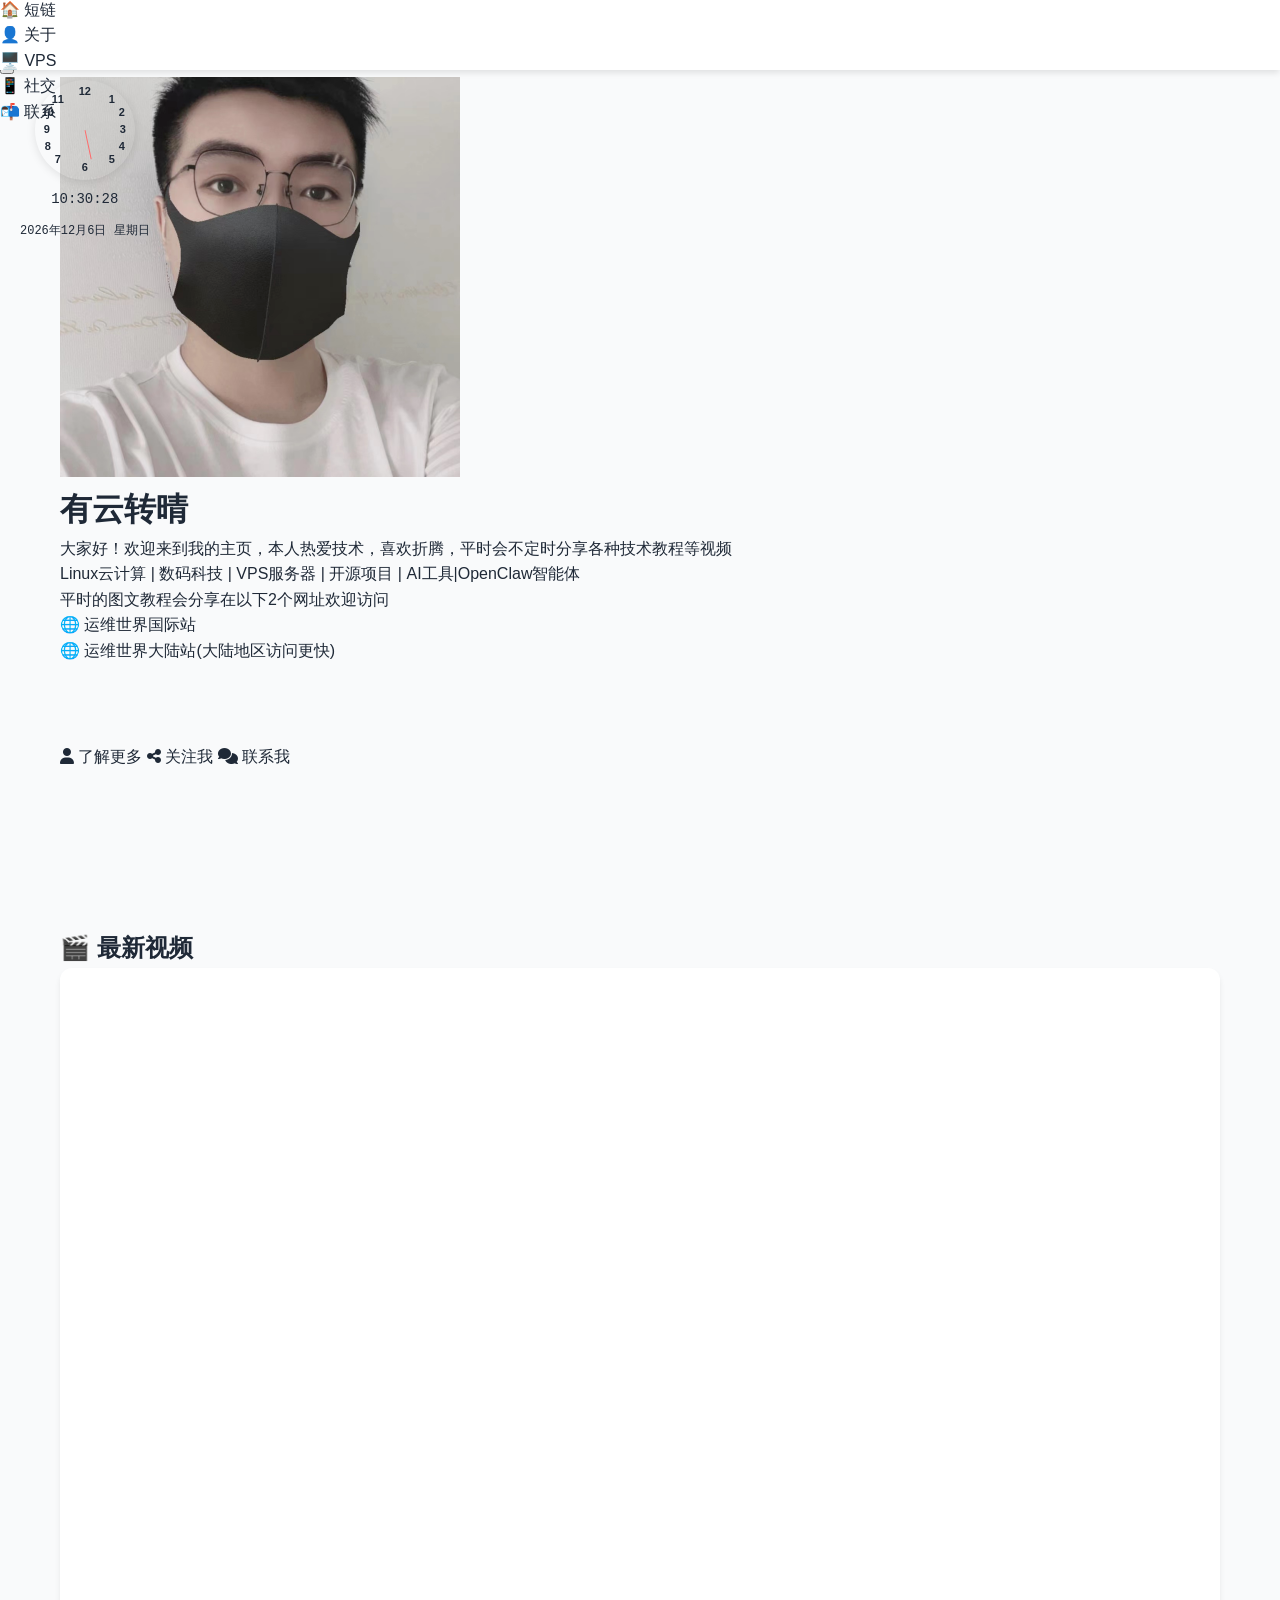
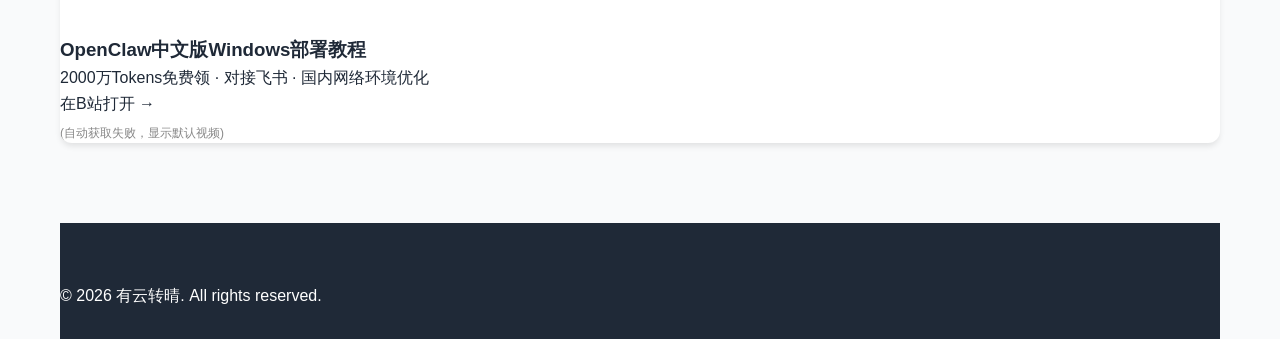
==== commit 3a478e28: "feat: 更新网站至最新版本 - 更新首页、关于、联系、社交、VPS页面 - 同步最新样式和内容" ====
--- a/index.html
+++ b/index.html
@@ -3,229 +3,382 @@
 <head>
     <meta charset="UTF-8">
     <meta name="viewport" content="width=device-width, initial-scale=1.0">
-    <title>运维世界 - 有云转晴的个人主页</title>
-    <meta name="description" content="专注于VPS评测、Linux运维、Docker容器化与建站教程的科技内容创作者">
+    <title>有云转晴 - 个人主页</title>
     <link rel="stylesheet" href="css/style.css">
-    <link rel="stylesheet" href="https://cdnjs.cloudflare.com/ajax/libs/font-awesome/6.5.1/css/all.min.css">
+    <style>
+        /* 亮色主题 */
+        body.light-mode {
+            --bg-color: #f5f5f7;
+            --card-bg: #ffffff;
+            --text-primary: #1d1d1f;
+            --text-secondary: #6e6e73;
+        }
+        
+        .light-mode .name {
+            background: linear-gradient(135deg, #007aff, #5856d6);
+            -webkit-background-clip: text;
+            -webkit-text-fill-color: transparent;
+            background-clip: text;
+        }
+        
+        .light-mode body::before {
+            background: 
+                radial-gradient(ellipse at 20% 20%, rgba(0, 122, 255, 0.1) 0%, transparent 50%),
+                radial-gradient(ellipse at 80% 80%, rgba(88, 86, 214, 0.08) 0%, transparent 50%);
+        }
+        
+        .light-mode .intro,
+        .light-mode .contact,
+        .light-mode .hero-card {
+            border-color: rgba(0, 0, 0, 0.08);
+            background: #fff;
+        }
+        
+        .light-mode .intro-content,
+        .light-mode .hero-card-content {
+            background: rgba(0, 0, 0, 0.03);
+        }
+        
+        .light-mode .social-card {
+            border-color: rgba(0, 0, 0, 0.08);
+            background: #fff;
+        }
+        
+        .light-mode .footer {
+            color: #86868b;
+        }
+        
+        .light-mode .navbar {
+            background: rgba(255, 255, 255, 0.9);
+            border-bottom: 1px solid rgba(0, 0, 0, 0.08);
+        }
+        
+        /* 当前时间显示 - 左边时钟样式 */
+        .current-time {
+            position: fixed;
+            top: 80px;
+            left: 20px;
+            z-index: 100;
+        }
+        
+        .clock-container {
+            display: flex;
+            flex-direction: column;
+            align-items: center;
+            gap: 8px;
+        }
+        
+        .clock {
+            width: 100px;
+            height: 100px;
+            border-radius: 50%;
+            border: 2px solid var(--text-secondary);
+            position: relative;
+            background: var(--card-bg);
+            box-shadow: 0 2px 10px rgba(0,0,0,0.1);
+        }
+        
+        .clock-center {
+            position: absolute;
+            width: 6px;
+            height: 6px;
+            background: var(--text-primary);
+            border-radius: 50%;
+            top: 50%;
+            left: 50%;
+            transform: translate(-50%, -50%);
+            z-index: 3;
+        }
+        
+        .clock-hand {
+            position: absolute;
+            bottom: 50%;
+            left: 50%;
+            transform-origin: bottom center;
+            background: var(--text-primary);
+            border-radius: 2px;
+        }
+        
+        .hour-hand {
+            width: 3px;
+            height: 20px;
+            transform: translateX(-50%);
+        }
+        
+        .minute-hand {
+            width: 2px;
+            height: 28px;
+            transform: translateX(-50%);
+        }
+        
+        .second-hand {
+            width: 1px;
+            height: 30px;
+            background: #ff6b6b;
+            transform: translateX(-50%);
+        }
+        
+        .clock-number {
+            position: absolute;
+            font-size: 11px;
+            font-weight: bold;
+            color: var(--text-secondary);
+            width: 16px;
+            height: 16px;
+            display: flex;
+            align-items: center;
+            justify-content: center;
+        }
+        
+        .clock-digital {
+            font-size: 14px;
+            color: var(--text-secondary);
+            font-family: 'SF Mono', Monaco, 'Courier New', monospace;
+        }
+        
+        .clock-date {
+            font-size: 12px;
+            color: var(--text-secondary);
+            font-family: 'SF Mono', Monaco, 'Courier New', monospace;
+            margin-top: 4px;
+        }
+    </style>
+    <link rel="stylesheet" href="https://cdnjs.cloudflare.com/ajax/libs/font-awesome/6.4.0/css/all.min.css">
+    <script defer src="https://umami.ywsj.eu.org/script.js" data-website-id="005606f0-3ce3-4b86-9b1e-57bd61a40b80"></script>
 </head>
 <body>
+    <!-- 滚动公告 -->
+    <div class="announcement">
+        <span class="announcement-label">📢 公告：</span>
+        <div class="announcement-content">
+            <span>欢迎访问我的个人主页！VPS推荐页面已上线，RackNerd新年优惠低至$11.29/年！</span>
+        </div>
+    </div>
+
     <!-- 导航栏 -->
     <nav class="navbar">
-        <div class="container">
-            <a href="/" class="logo">🌧️ 运维世界</a>
-            <ul class="nav-links">
-                <li><a href="index.html" class="active">首页</a></li>
-                <li><a href="blog.html">博客</a></li>
-                <li><a href="videos.html">视频</a></li>
-                <li><a href="scripts.html">脚本</a></li>
-                <li><a href="reviews.html">VPS评测</a></li>
-                <li><a href="about.html">关于</a></li>
+        <div class="nav-container">
+            <a href="index.html" class="nav-logo">有云转晴</a>
+            <ul class="nav-menu">
+                <li><a href="index.html" class="nav-link active">🏠 主页</a></li>
+                <li><a href="https://yyzq.gq" target="_blank" class="nav-link">🏠 短链</a></li>
+                <li><a href="about.html" class="nav-link">👤 关于</a></li>
+                <li><a href="vps.html" class="nav-link">🖥️ VPS</a></li>
+                <li><a href="social.html" class="nav-link">📱 社交</a></li>
+                <li><a href="contact.html" class="nav-link">📬 联系</a></li>
             </ul>
-            <div class="menu-toggle">
-                <i class="fas fa-bars"></i>
+        </div>
+    </nav>
+
+    <!-- 主题切换按钮 -->
+    <button class="theme-toggle" id="themeToggle" title="切换明暗主题">
+        <i class="fa-solid fa-moon"></i>
+    </button>
+    
+    <div class="container">
+        <!-- 头部区域 -->
+        <header class="header">
+            <div class="current-time">
+            <div class="clock-container">
+                <div class="clock">
+                    <div class="clock-center"></div>
+                    <div class="clock-hand hour-hand" id="hourHand"></div>
+                    <div class="clock-hand minute-hand" id="minuteHand"></div>
+                    <div class="clock-hand second-hand" id="secondHand"></div>
+                    <div class="clock-number" style="top:4px;left:50%;transform:translateX(-50%);">12</div>
+                    <div class="clock-number" style="top:12%;right:15%;">1</div>
+                    <div class="clock-number" style="top:25%;right:5%;">2</div>
+                    <div class="clock-number" style="top:50%;right:4px;transform:translateY(-50%);">3</div>
+                    <div class="clock-number" style="bottom:25%;right:5%;">4</div>
+                    <div class="clock-number" style="bottom:12%;right:15%;">5</div>
+                    <div class="clock-number" style="bottom:4px;left:50%;transform:translateX(-50%);">6</div>
+                    <div class="clock-number" style="bottom:12%;left:15%;">7</div>
+                    <div class="clock-number" style="bottom:25%;left:5%;">8</div>
+                    <div class="clock-number" style="top:50%;left:4px;transform:translateY(-50%);">9</div>
+                    <div class="clock-number" style="top:25%;left:5%;">10</div>
+                    <div class="clock-number" style="top:12%;left:15%;">11</div>
+                </div>
+                <div class="clock-digital" id="digitalTime"></div>
+                <div class="clock-date" id="clockDate"></div>
             </div>
         </div>
-    </nav>
-
-    <!-- 英雄区 -->
-    <header class="hero">
-        <div class="container">
-            <div class="hero-content">
-                <h1>🌧️ 有云转晴</h1>
-                <p class="tagline">专注于VPS评测、Linux运维、Docker容器化与建站教程</p>
-                <p class="intro">从零基础到生产实战，用最低成本搭建属于你自己的云端世界</p>
-                <div class="hero-btns">
-                    <a href="videos.html" class="btn btn-primary"><i class="fas fa-play"></i> 观看教程</a>
-                    <a href="blog.html" class="btn btn-secondary"><i class="fas fa-book"></i> 阅读博客</a>
+            <div class="avatar">
+                <img src="images/avatar.png" alt="头像" id="avatar-img">
+            </div>
+            <h1 class="name">有云转晴</h1>
+            <p class="bio">大家好！欢迎来到我的主页，本人热爱技术，喜欢折腾，平时会不定时分享各种技术教程等视频</p>
+            <p class="desc">Linux云计算 | 数码科技 | VPS服务器 | 开源项目 | AI工具|OpenClaw智能体</p>
+            <p class="desc">平时的图文教程会分享在以下2个网址欢迎访问</p>
+            <p class="website"><a href="https://www.ywsj365.com" target="_blank">🌐 运维世界国际站</a></p>
+            <p class="website"><a href="https://www.ywsj365.cn" target="_blank">🌐 运维世界大陆站(大陆地区访问更快)</a></p>
+            <script defer src="https://umami.ywsj.eu.org/script.js" data-website-id="005606f0-3ce3-4b86-9b1e-57bd61a40b80"></script>
+        </header>
+
+        <!-- 快速导航卡片 -->
+        <section class="quick-links">
+            <a href="about.html" class="quick-card">
+                <i class="fa-solid fa-user"></i>
+                <span>了解更多</span>
+            </a>
+            <a href="social.html" class="quick-card">
+                <i class="fa-solid fa-share-nodes"></i>
+                <span>关注我</span>
+            </a>
+            <a href="contact.html" class="quick-card">
+                <i class="fa-solid fa-comments"></i>
+                <span>联系我</span>
+            </a>
+        </section>
+
+        <!-- 最新视频预览 -->
+        <section class="latest-video">
+            <h2>🎬 最新视频</h2>
+            <div id="video-container">
+                <div class="video-card loading">
+                    <p>正在加载最新视频...</p>
                 </div>
             </div>
-            <div class="hero-stats">
-                <div class="stat-item">
-                    <i class="fas fa-video"></i>
-                    <span class="stat-number">5+</span>
-                    <span class="stat-label">视频教程</span>
+        </section>
+
+        <!-- 页脚 -->
+        <footer class="footer">
+            <p>© 2026 有云转晴. All rights reserved.</p>
+        </footer>
+    </div>
+
+    <script>
+        // 更新时间显示 - 时钟样式
+        function updateTime() {
+            const now = new Date();
+            // 转换为北京时间 (UTC+8)
+            const beijingTime = new Date(now.getTime() + (8 * 60 + now.getTimezoneOffset()) * 60000);
+            
+            const hours = beijingTime.getHours();
+            const minutes = beijingTime.getMinutes();
+            const seconds = beijingTime.getSeconds();
+            
+            // 数字时间
+            const digitalStr = `${String(hours).padStart(2,'0')}:${String(minutes).padStart(2,'0')}:${String(seconds).padStart(2,'0')}`;
+            document.getElementById('digitalTime').textContent = digitalStr;
+            
+            // 日期
+            const year = beijingTime.getFullYear();
+            const month = beijingTime.getMonth() + 1;
+            const day = beijingTime.getDate();
+            const weekDays = ['星期日', '星期一', '星期二', '星期三', '星期四', '星期五', '星期六'];
+            const weekDay = weekDays[beijingTime.getDay()];
+            const dateStr = `${year}年${month}月${day}日 ${weekDay}`;
+            document.getElementById('clockDate').textContent = dateStr;
+            
+            // 指针角度
+            const hourDeg = (hours % 12) * 30 + minutes * 0.5;
+            const minuteDeg = minutes * 6;
+            const secondDeg = seconds * 6;
+            
+            document.getElementById('hourHand').style.transform = `translateX(-50%) rotate(${hourDeg}deg)`;
+            document.getElementById('minuteHand').style.transform = `translateX(-50%) rotate(${minuteDeg}deg)`;
+            document.getElementById('secondHand').style.transform = `translateX(-50%) rotate(${secondDeg}deg)`;
+        }
+        
+        updateTime();
+        setInterval(updateTime, 1000);
+        
+        const themeToggle = document.getElementById('themeToggle');
+        const body = document.body;
+        
+        function detectSystemTheme() {
+            return window.matchMedia('(prefers-color-scheme: light)').matches ? 'light' : 'dark';
+        }
+        
+        function isDayTime() {
+            const hour = new Date().getHours();
+            return hour >= 6 && hour < 18;
+        }
+        
+        function initTheme() {
+            const savedTheme = localStorage.getItem('theme');
+            if (savedTheme) {
+                setTheme(savedTheme);
+            } else {
+                setTheme(isDayTime() ? 'light' : 'dark');
+            }
+        }
+        
+        function setTheme(theme) {
+            if (theme === 'light') {
+                body.classList.add('light-mode');
+                themeToggle.innerHTML = '<i class="fa-solid fa-sun"></i>';
+            } else {
+                body.classList.remove('light-mode');
+                themeToggle.innerHTML = '<i class="fa-solid fa-moon"></i>';
+            }
+            localStorage.setItem('theme', theme);
+        }
+        
+        themeToggle.addEventListener('click', () => {
+            const currentTheme = body.classList.contains('light-mode') ? 'light' : 'dark';
+            setTheme(currentTheme === 'light' ? 'dark' : 'light');
+        });
+        
+        initTheme();
+        
+        // 自动获取B站最新视频
+        const UID = '519573454';
+        
+        async function fetchLatestVideo() {
+            try {
+                // 使用代理服务解决CORS问题
+                const proxyUrl = 'https://api.allorigins.win/raw?url=';
+                const apiUrl = encodeURIComponent(`https://api.bilibili.com/x/space/arc/search?mid=${UID}&ps=1&pn=1`);
+                
+                const response = await fetch(proxyUrl + apiUrl);
+                const data = await response.json();
+                
+                if (data.data && data.data.list && data.data.list.vlist && data.data.list.vlist.length > 0) {
+                    const video = data.data.list.vlist[0];
+                    const videoContainer = document.getElementById('video-container');
+                    
+                    videoContainer.innerHTML = `
+                        <div class="video-card">
+                            <div style="position:relative;padding-bottom:56.25%;height:0;overflow:hidden;border-radius:12px;margin-bottom:15px;">
+                                <iframe src="https://player.bilibili.com/player.html?bvid=${video.bvid}&page=1&high_quality=1" 
+                                    scrolling="no" border="0" frameborder="no" framespacing="0" allowfullscreen="true"
+                                    style="position:absolute;top:0;left:0;width:100%;height:100%;">
+                                </iframe>
+                            </div>
+                            <h3>${video.title}</h3>
+                            <p>📺 ${(video.play / 10000).toFixed(1)}万播放 · 💬 ${video.video_review}弹幕 · 👍 ${video.like}</p>
+                            <a href="https://www.bilibili.com/video/${video.bvid}" target="_blank" class="video-link">在B站打开 →</a>
+                        </div>
+                    `;
+                } else {
+                    showDefaultVideo();
+                }
+            } catch (error) {
+                console.error('获取视频失败:', error);
+                showDefaultVideo();
+            }
+        }
+        
+        function showDefaultVideo() {
+            document.getElementById('video-container').innerHTML = `
+                <div class="video-card">
+                    <div style="position:relative;padding-bottom:56.25%;height:0;overflow:hidden;border-radius:12px;margin-bottom:15px;">
+                        <iframe src="https://player.bilibili.com/player.html?bvid=BV1r8PjzrE1Y&page=1&high_quality=1" 
+                            scrolling="no" border="0" frameborder="no" framespacing="0" allowfullscreen="true"
+                            style="position:absolute;top:0;left:0;width:100%;height:100%;">
+                        </iframe>
+                    </div>
+                    <h3>OpenClaw中文版Windows部署教程</h3>
+                    <p>2000万Tokens免费领 · 对接飞书 · 国内网络环境优化</p>
+                    <a href="https://www.bilibili.com/video/BV1r8PjzrE1Y" target="_blank" class="video-link">在B站打开 →</a>
+                    <p style="font-size:12px;color:#888;margin-top:8px;">(自动获取失败，显示默认视频)</p>
                 </div>
-                <div class="stat-item">
-                    <i class="fas fa-users"></i>
-                    <span class="stat-number">1K+</span>
-                    <span class="stat-label">订阅粉丝</span>
-                </div>
-                <div class="stat-item">
-                    <i class="fas fa-code"></i>
-                    <span class="stat-number">10+</span>
-                    <span class="stat-label">脚本工具</span>
-                </div>
-            </div>
-        </div>
-    </header>
-
-    <!-- 内容分类 -->
-    <section class="categories">
-        <div class="container">
-            <h2 class="section-title">📚 内容分类</h2>
-            <div class="category-grid">
-                <a href="blog.html?cat=linux" class="category-card">
-                    <div class="cat-icon">🐧</div>
-                    <h3>Linux入门</h3>
-                    <p>SSH工具、Linux命令、服务器监控、安全优化</p>
-                </a>
-                <a href="blog.html?cat=web" class="category-card">
-                    <div class="cat-icon">🌐</div>
-                    <h3>建站学习</h3>
-                    <p>域名、博客、网盘、监控、视频站、导航站</p>
-                </a>
-                <a href="blog.html?cat=docker" class="category-card">
-                    <div class="cat-icon">🐳</div>
-                    <h3>Docker学习</h3>
-                    <p>容器化入门到进阶，镜像构建与服务部署</p>
-                </a>
-                <a href="blog.html?cat=vps" class="category-card">
-                    <div class="cat-icon">☁️</div>
-                    <h3>VPS评测</h3>
-                    <p>云服务器测评、优惠信息、性价比分析</p>
-                </a>
-            </div>
-        </div>
-    </section>
-
-    <!-- 最新视频 -->
-    <section class="latest-videos">
-        <div class="container">
-            <h2 class="section-title">🎬 最新教程</h2>
-            <div class="video-grid" id="video-list">
-                <!-- 视频卡片将通过JS动态加载 -->
-                <div class="video-card">
-                    <div class="video-thumb">
-                        <img src="https://img.youtube.com/vi/E5AHlwy1MrE/maxresdefault.jpg" alt="Windows部署教程">
-                        <span class="duration">18:57</span>
-                    </div>
-                    <div class="video-info">
-                        <h3>OpenClaw中文版Windows部署教程</h3>
-                        <p class="video-meta">3,080 次观看</p>
-                    </div>
-                </div>
-                <div class="video-card">
-                    <div class="video-thumb">
-                        <img src="https://img.youtube.com/vi/UshT0LNJt30/maxresdefault.jpg" alt="Mac部署教程">
-                        <span class="duration">16:46</span>
-                    </div>
-                    <div class="video-info">
-                        <h3>Mac部署OpenClaw中文版教程</h3>
-                        <p class="video-meta">1,377 次观看</p>
-                    </div>
-                </div>
-                <div class="video-card">
-                    <div class="video-thumb">
-                        <img src="https://img.youtube.com/vi/zd3KnaUDDlg/maxresdefault.jpg" alt="Linux部署教程">
-                        <span class="duration">15:43</span>
-                    </div>
-                    <div class="video-info">
-                        <h3>Linux部署OpenClaw中文版教程</h3>
-                        <p class="video-meta">595 次观看</p>
-                    </div>
-                </div>
-            </div>
-            <div class="section-more">
-                <a href="videos.html" class="btn btn-outline">查看全部视频 <i class="fas fa-arrow-right"></i></a>
-            </div>
-        </div>
-    </section>
-
-    <!-- 一键脚本 -->
-    <section class="scripts-section">
-        <div class="container">
-            <h2 class="section-title">⚡ 一键脚本</h2>
-            <div class="scripts-grid">
-                <div class="script-card">
-                    <div class="script-icon"><i class="fas fa-rocket"></i></div>
-                    <h3>OpenClaw 一键安装</h3>
-                    <p>支持 Windows、Mac、Linux 多平台</p>
-                    <code>bash <(curl -Ls https://yyzq.gq/openclaw.sh)</code>
-                    <a href="#" class="btn btn-sm">查看详情</a>
-                </div>
-                <div class="script-card">
-                    <div class="script-icon"><i class="fas fa-docker"></i></div>
-                    <h3>Docker 一键部署</h3>
-                    <p>常用服务 Docker 一键部署</p>
-                    <code>bash <(curl -Ls https://yyzq.gq/docker.sh)</code>
-                    <a href="#" class="btn btn-sm">查看详情</a>
-                </div>
-                <div class="script-card">
-                    <div class="script-icon"><i class="fas fa-tachometer-alt"></i></div>
-                    <h3>服务器性能测试</h3>
-                    <p>综合跑分、硬盘IO、网络测速</p>
-                    <code>bash <(curl -Ls https://yyzq.gq/bench.sh)</code>
-                    <a href="#" class="btn btn-sm">查看详情</a>
-                </div>
-            </div>
-            <div class="section-more">
-                <a href="scripts.html" class="btn btn-outline">查看全部脚本 <i class="fas fa-arrow-right"></i></a>
-            </div>
-        </div>
-    </section>
-
-    <!-- 社交链接 -->
-    <section class="social-section">
-        <div class="container">
-            <h2 class="section-title">📱 关注我们</h2>
-            <div class="social-links">
-                <a href="https://www.ywsj365.cn" class="social-link" title="博客">
-                    <i class="fas fa-blog"></i>
-                    <span>博客</span>
-                </a>
-                <a href="https://www.youtube.com/@ywsj365_com" class="social-link" title="YouTube">
-                    <i class="fab fa-youtube"></i>
-                    <span>YouTube</span>
-                </a>
-                <a href="https://space.bilibili.com/你的B站ID" class="social-link" title="Bilibili">
-                    <i class="fab fa-bilibili"></i>
-                    <span>哔哩哔哩</span>
-                </a>
-                <a href="https://github.com/yyzq-cf/yyzq" class="social-link" title="GitHub">
-                    <i class="fab fa-github"></i>
-                    <span>GitHub</span>
-                </a>
-                <a href="mailto:your@email.com" class="social-link" title="邮箱">
-                    <i class="fas fa-envelope"></i>
-                    <span>邮箱</span>
-                </a>
-            </div>
-        </div>
-    </section>
-
-    <!-- 页脚 -->
-    <footer>
-        <div class="container">
-            <div class="footer-content">
-                <div class="footer-brand">
-                    <h3>🌧️ 运维世界</h3>
-                    <p>专注于技术教程与资源共享</p>
-                </div>
-                <div class="footer-links">
-                    <h4>快速链接</h4>
-                    <ul>
-                        <li><a href="blog.html">博客</a></li>
-                        <li><a href="videos.html">视频</a></li>
-                        <li><a href="scripts.html">脚本</a></li>
-                        <li><a href="about.html">关于</a></li>
-                    </ul>
-                </div>
-                <div class="footer-links">
-                    <h4>资源</h4>
-                    <ul>
-                        <li><a href="#">免费API</a></li>
-                        <li><a href="#">VPS推荐</a></li>
-                        <li><a href="#">工具集合</a></li>
-                    </ul>
-                </div>
-            </div>
-            <div class="footer-bottom">
-                <p>© 2021-2026 运维世界. All rights reserved.</p>
-                <p>由 <a href="https://github.com/yyzq-cf/yyzq">YYZQ</a> 用心制作 ❤️</p>
-            </div>
-        </div>
-    </footer>
-
-    <script src="js/main.js"></script>
+            `;
+        }
+        
+        // 页面加载完成后获取视频
+        fetchLatestVideo();
+    </script>
 </body>
 </html>
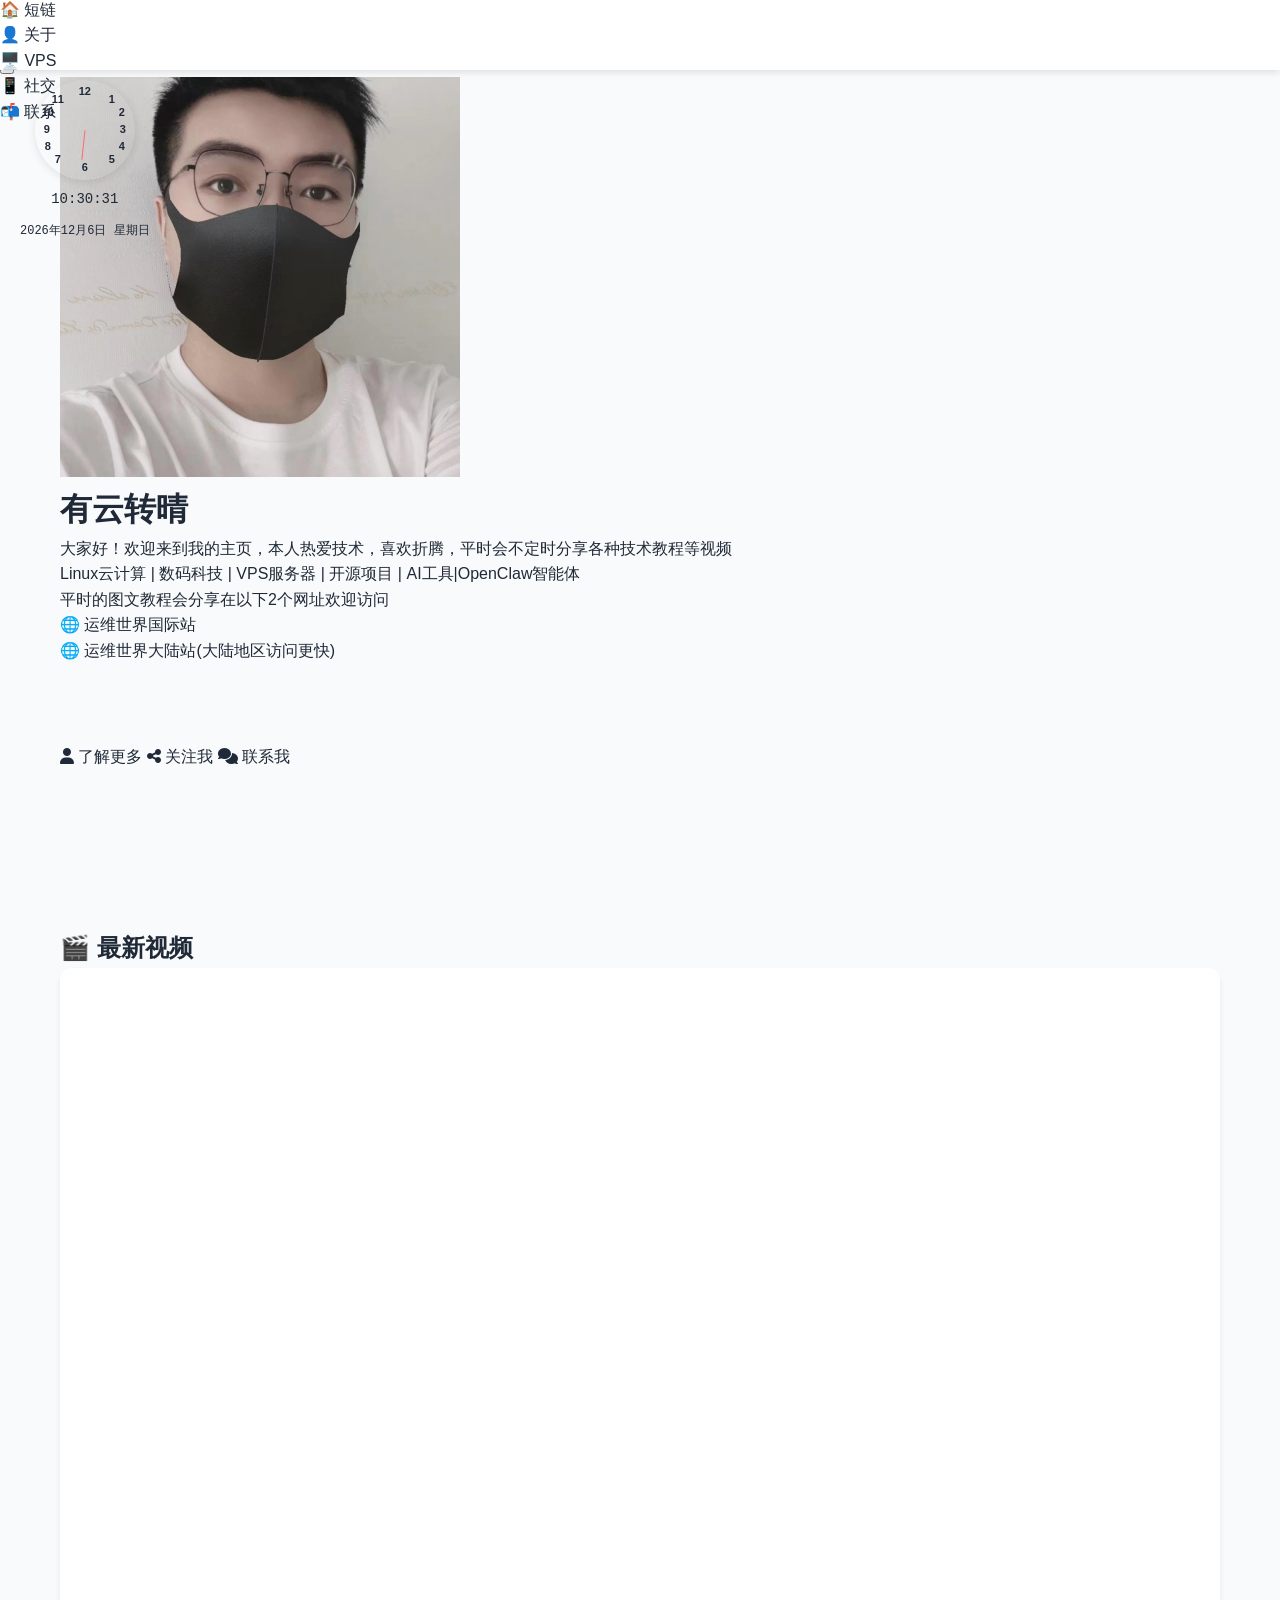
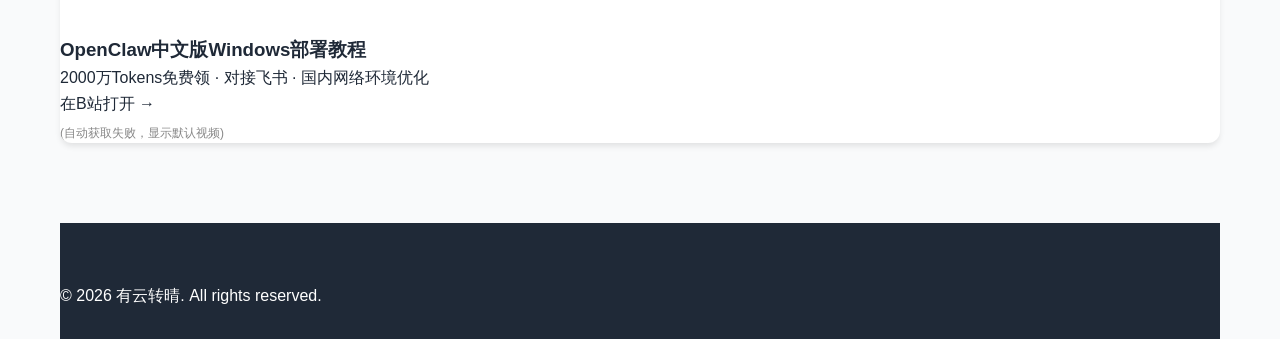
==== commit c6281acb: "chore: trigger Pages redeploy" ====
--- a/index.html
+++ b/index.html
@@ -381,4 +381,4 @@
         fetchLatestVideo();
     </script>
 </body>
-</html>+</html><!-- Deployed: Tue Mar 24 15:37:08 CST 2026 -->
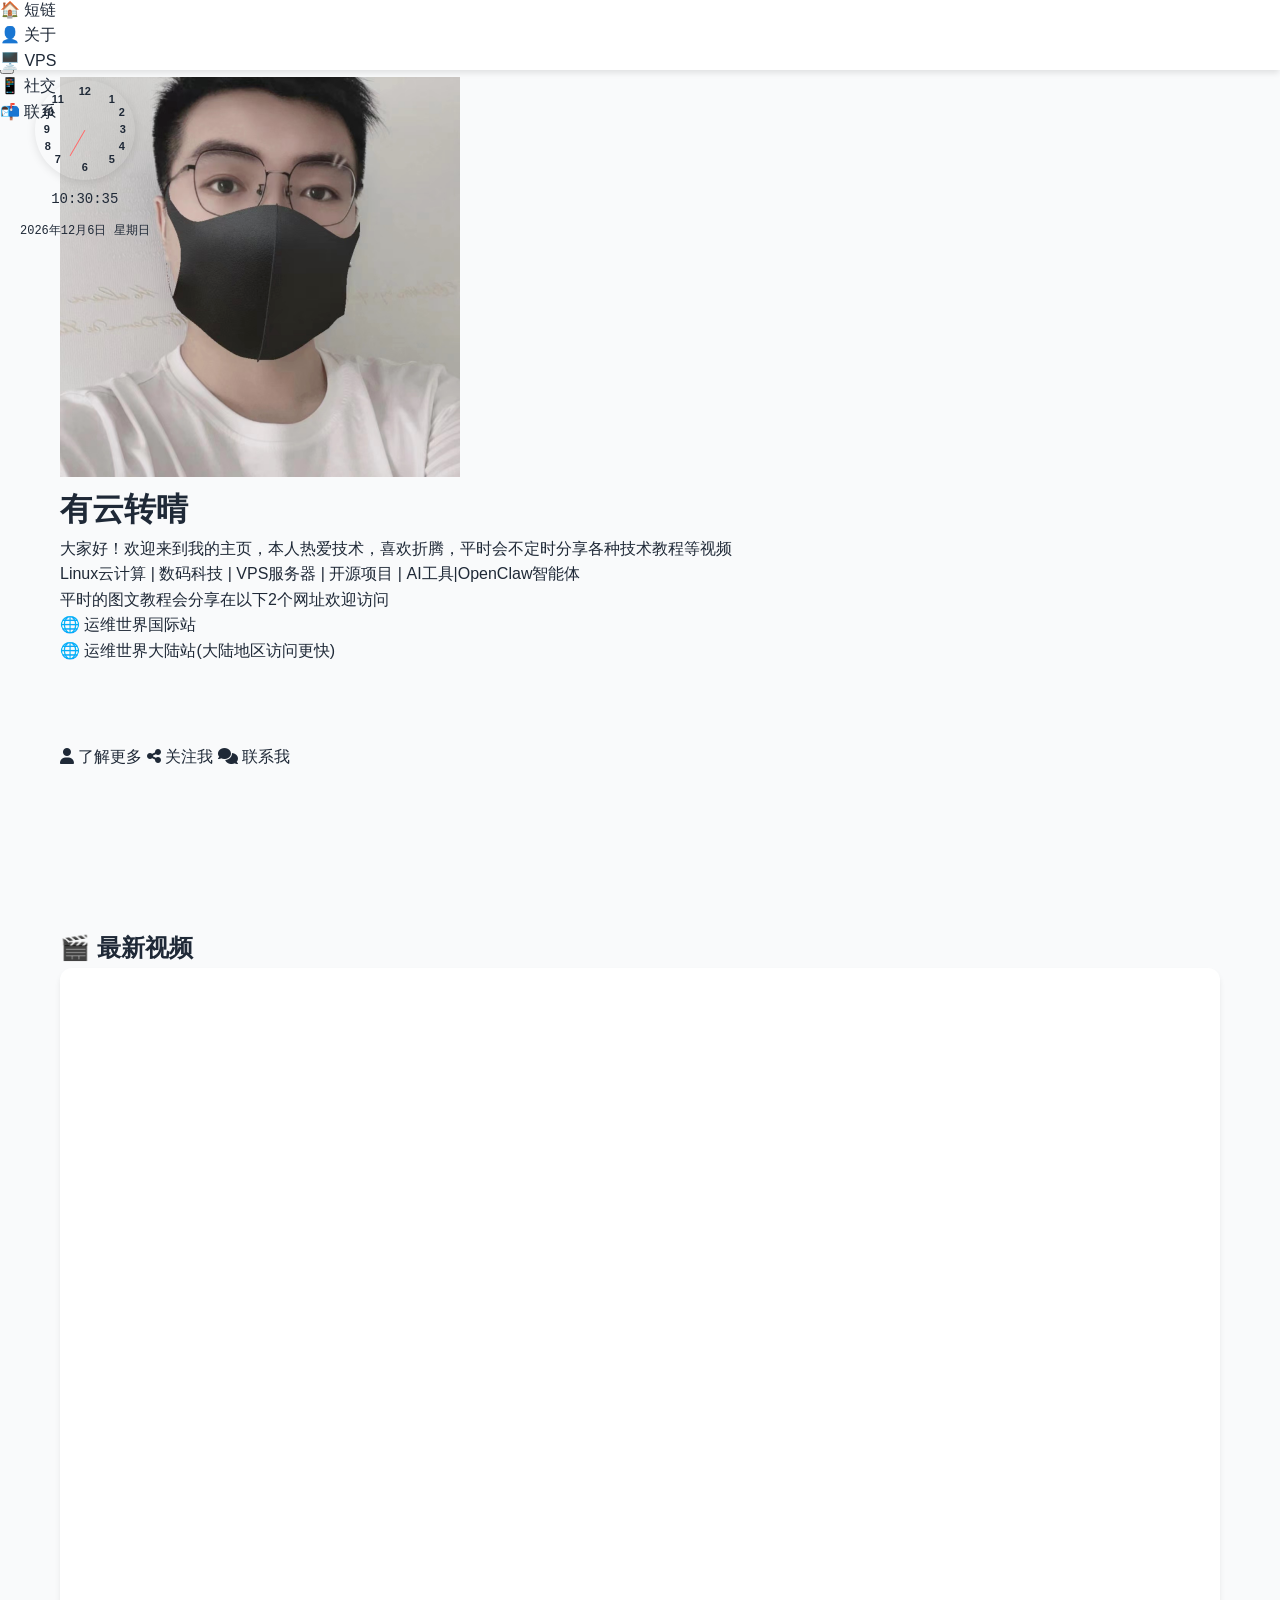
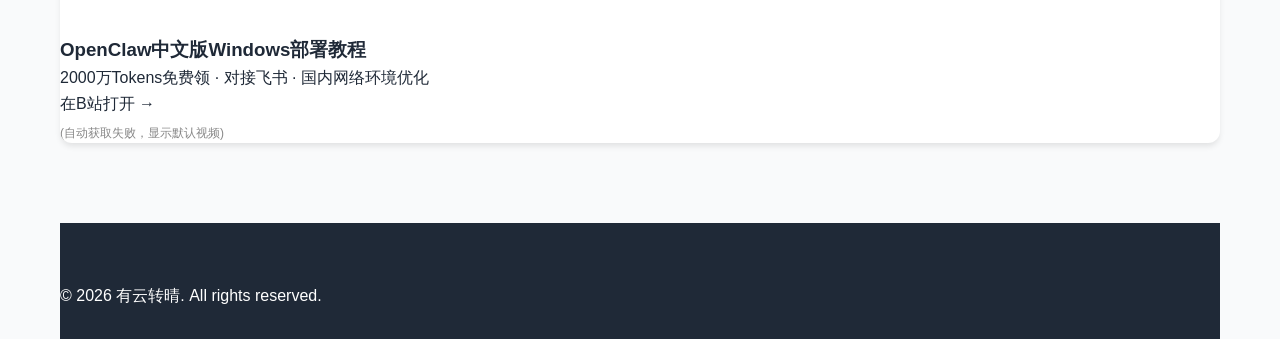
==== commit d913795b: "Add files via upload" ====
--- a/index.html
+++ b/index.html
@@ -381,4 +381,4 @@
         fetchLatestVideo();
     </script>
 </body>
-</html><!-- Deployed: Tue Mar 24 15:37:08 CST 2026 -->
+</html>
